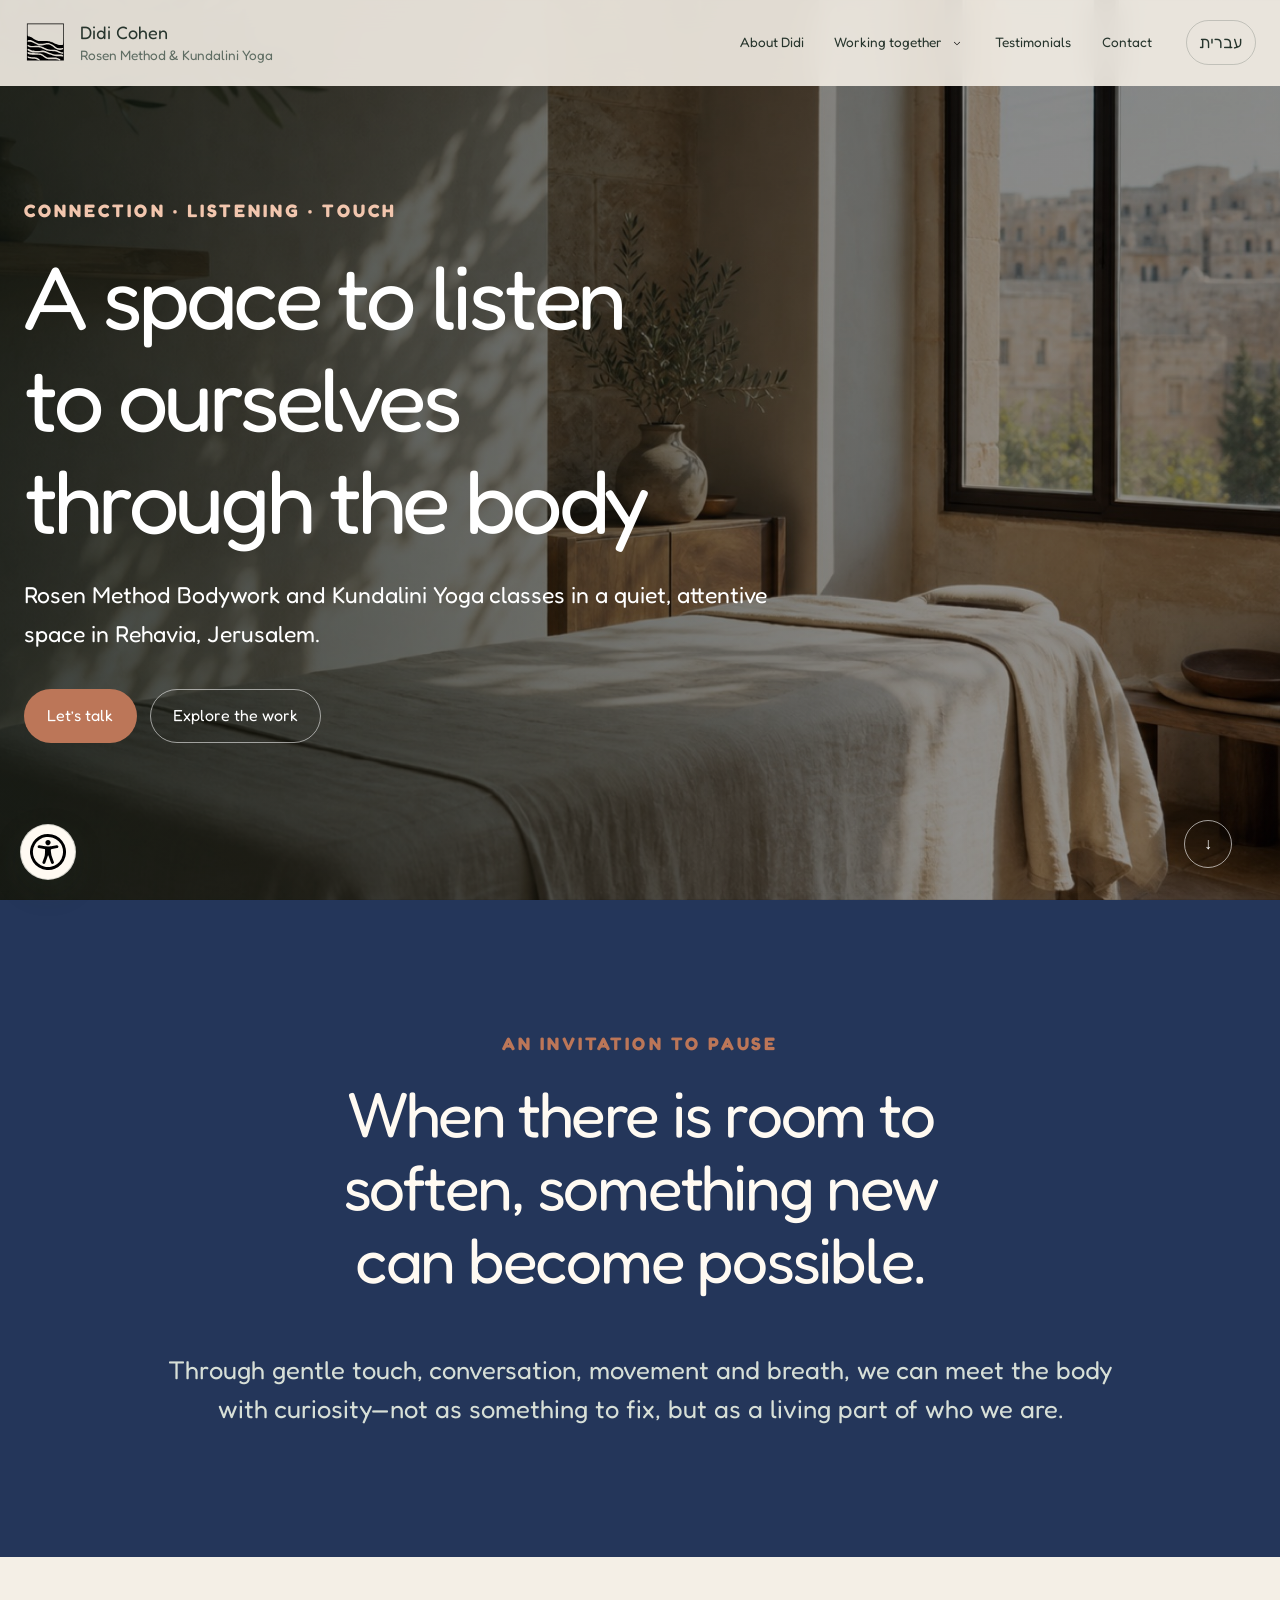
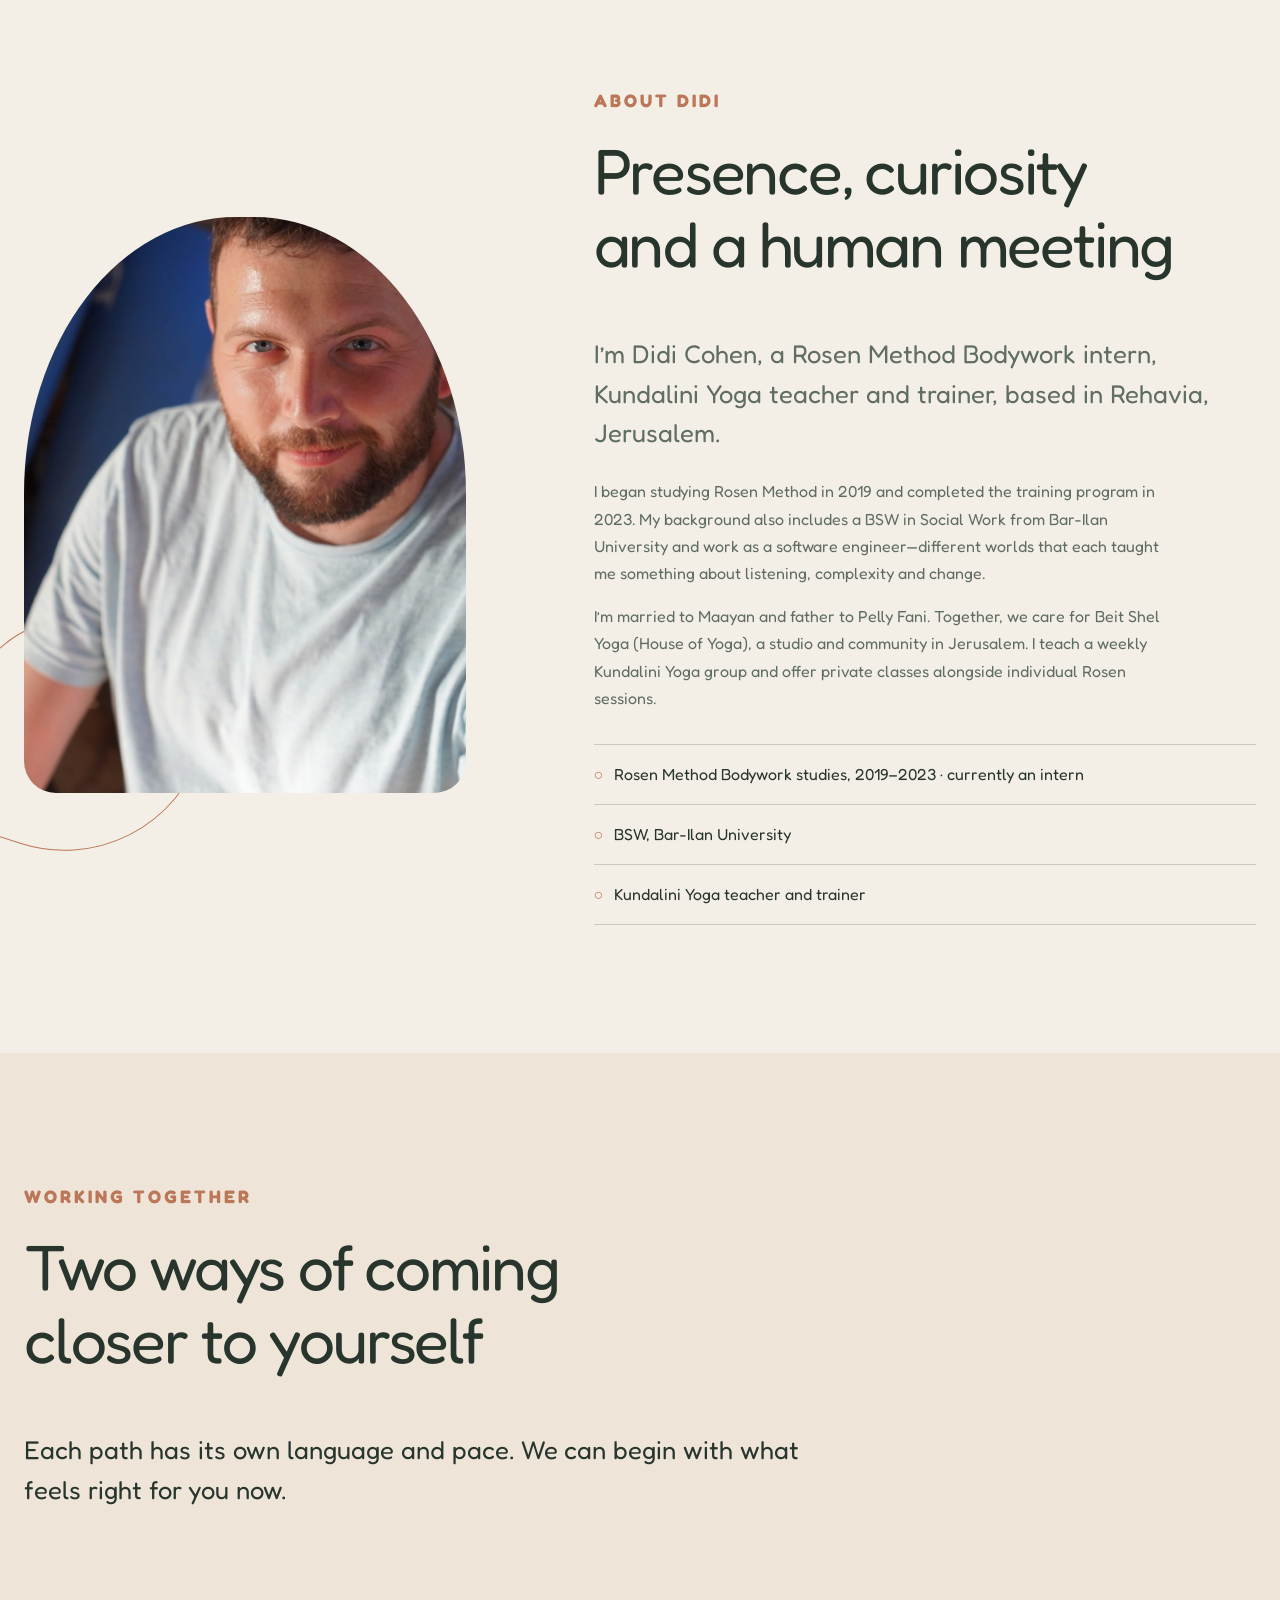
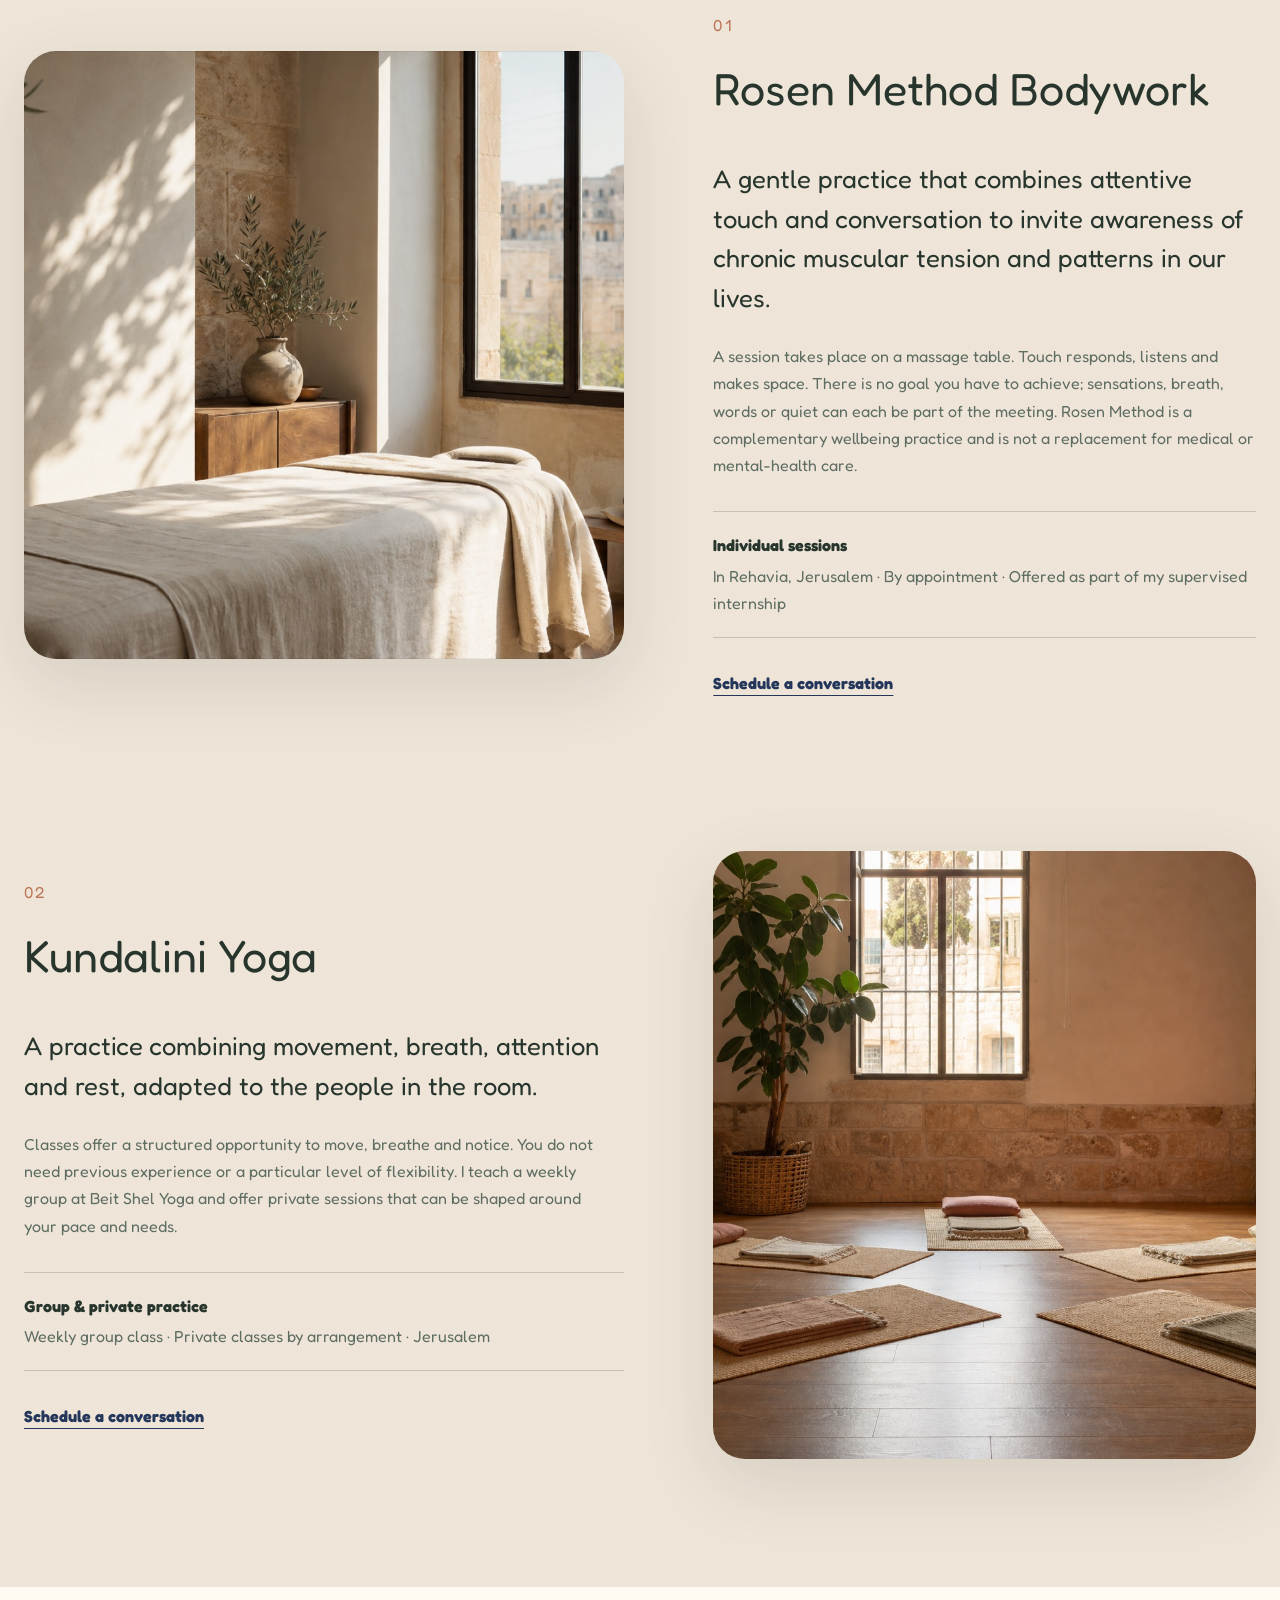
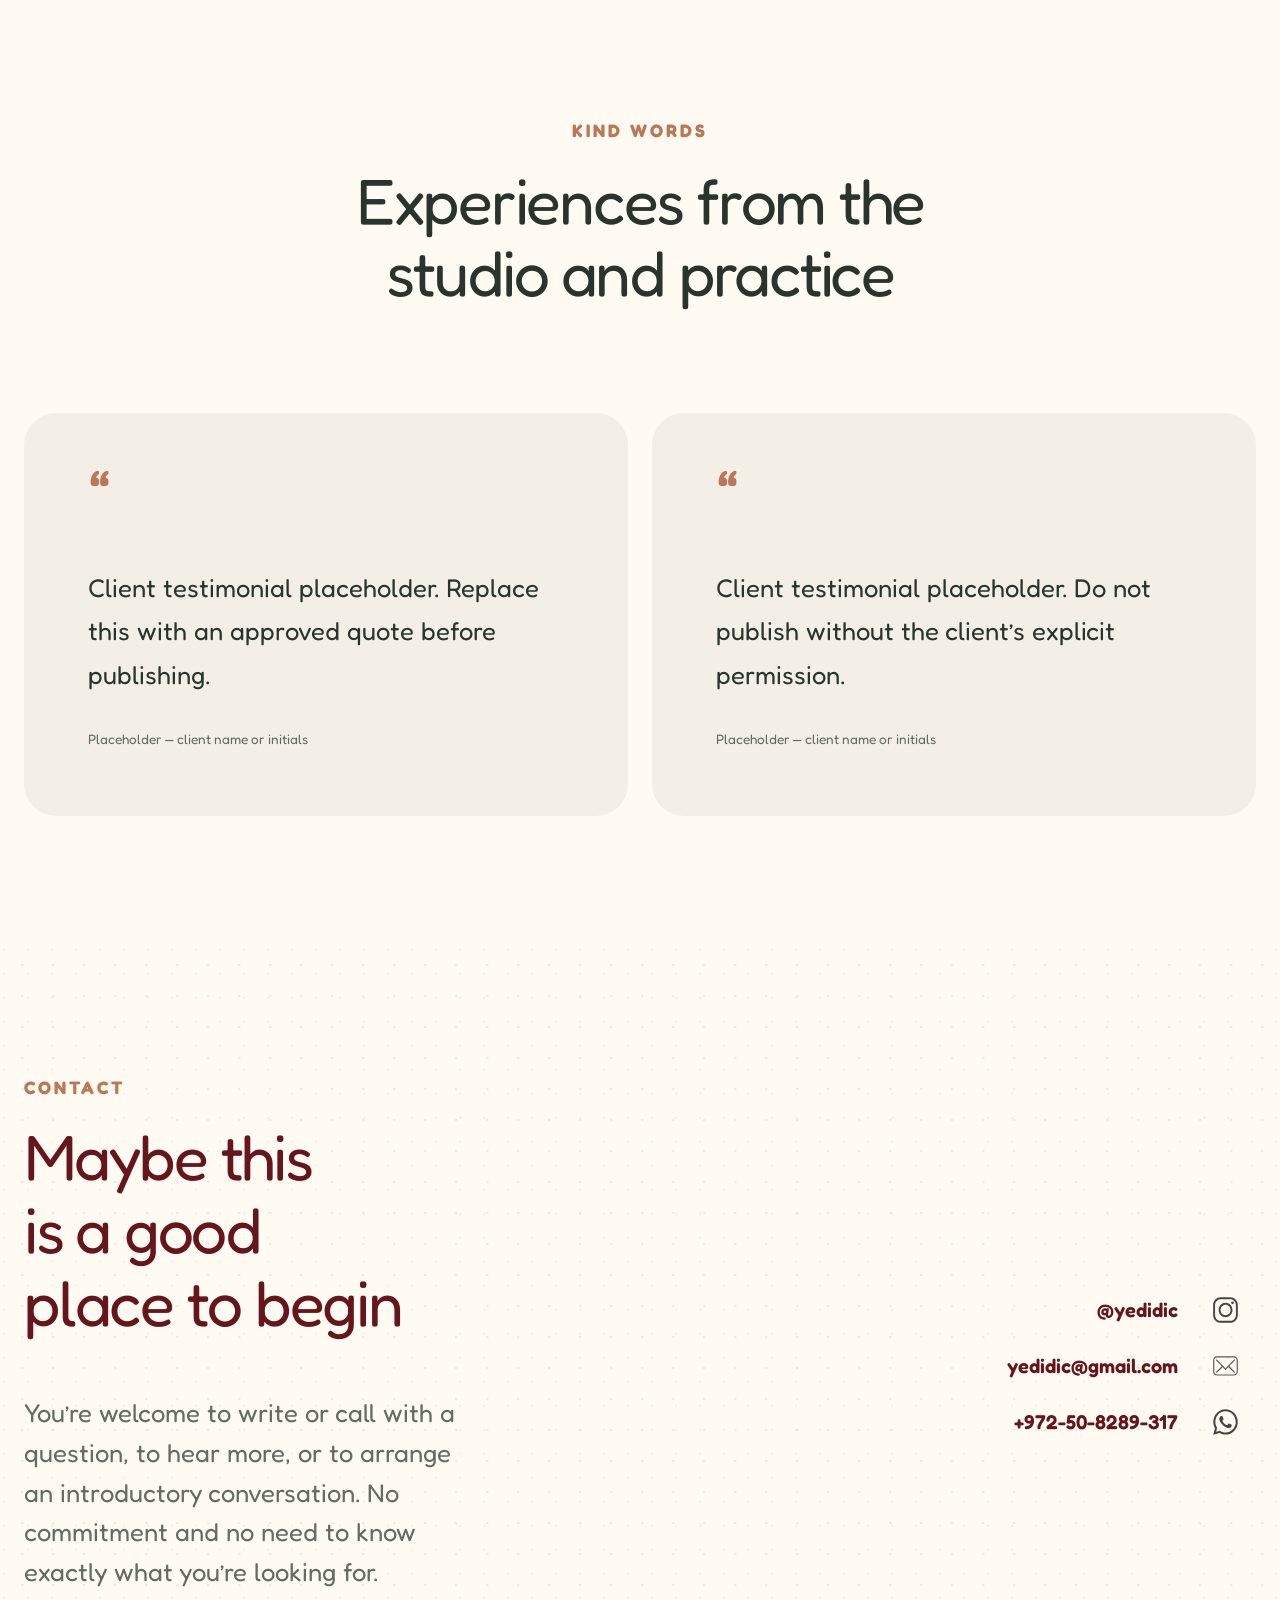
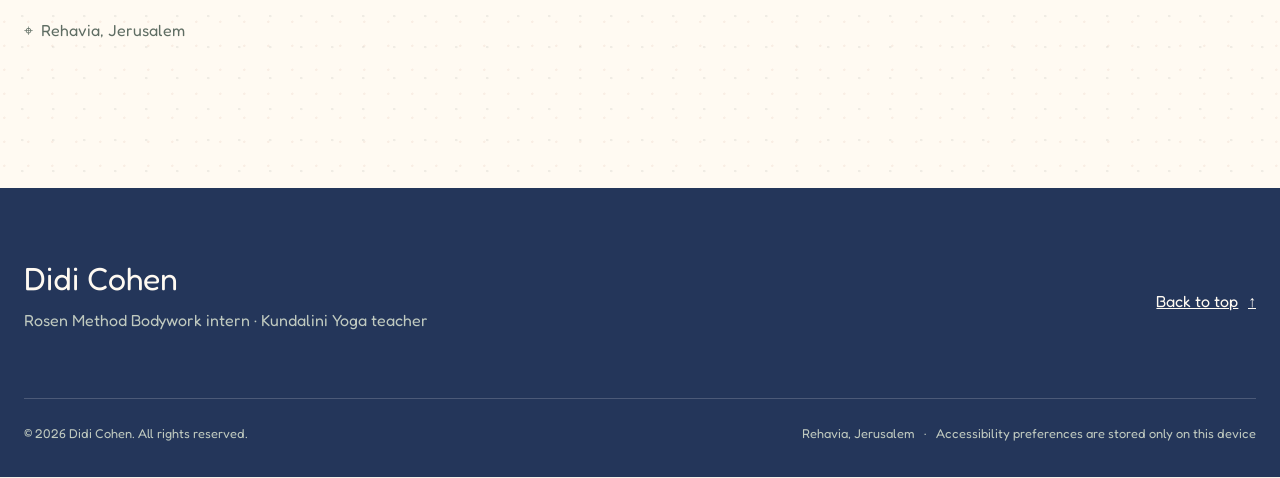
==== en/index.html @ a57c443d "Add English version of the website and enhance language switch functionality" ====
<!doctype html>
<html lang="en" dir="ltr">
  <head>
    <meta charset="utf-8" />
    <meta name="viewport" content="width=device-width, initial-scale=1" />
    <meta name="theme-color" content="#f4efe6" />
    <meta name="robots" content="index, follow, max-image-preview:large" />
    <meta name="author" content="Didi Cohen" />
    <meta
      name="description"
      content="Rosen Method Bodywork sessions and Kundalini Yoga with Didi Cohen in Rehavia, Jerusalem."
    />
    <meta property="og:type" content="website" />
    <meta property="og:site_name" content="Didi Cohen" />
    <meta property="og:locale" content="en_US" />
    <meta property="og:locale:alternate" content="he_IL" />
    <meta property="og:url" content="https://didi.yoga-house.co/en/" />
    <meta
      property="og:title"
      content="Didi Cohen | Rosen Method &amp; Kundalini Yoga"
    />
    <meta
      property="og:description"
      content="A quiet space for body awareness, movement and meeting yourself."
    />
    <meta property="og:image" content="https://didi.yoga-house.co/images/hero-room.jpg" />
    <meta property="og:image:type" content="image/jpeg" />
    <meta property="og:image:width" content="1920" />
    <meta property="og:image:height" content="1013" />
    <meta property="og:image:alt" content="A warm, sunlit bodywork room with a linen-covered treatment table and Jerusalem stone" />
    <meta name="twitter:card" content="summary_large_image" />
    <meta name="twitter:title" content="Didi Cohen | Rosen Method &amp; Kundalini Yoga" />
    <meta name="twitter:description" content="A quiet space for body awareness, movement and meeting yourself." />
    <meta name="twitter:image" content="https://didi.yoga-house.co/images/hero-room.jpg" />
    <meta name="twitter:image:alt" content="A warm, sunlit bodywork room with a linen-covered treatment table and Jerusalem stone" />
    <link rel="canonical" href="https://didi.yoga-house.co/en/" />
    <link rel="alternate" hreflang="he" href="https://didi.yoga-house.co/" />
    <link rel="alternate" hreflang="en" href="https://didi.yoga-house.co/en/" />
    <link rel="alternate" hreflang="x-default" href="https://didi.yoga-house.co/" />
    <link
      rel="icon"
      href="../images/rm-logo.svg?v=1"
      type="image/svg+xml"
      sizes="any"
    />
    <link
      rel="shortcut icon"
      href="../images/rm-logo.svg?v=1"
      type="image/svg+xml"
    />
    <link rel="preconnect" href="https://fonts.googleapis.com" />
    <link rel="preconnect" href="https://fonts.gstatic.com" crossorigin />
    <link
      href="https://fonts.googleapis.com/css2?family=Fredoka:wght@300;400;500;600;700&amp;display=swap"
      rel="stylesheet"
    />
    <link rel="stylesheet" href="../styles.css" />
    <title>Didi Cohen | Rosen Method &amp; Kundalini Yoga</title>
    <script type="application/ld+json" id="structured-data">
      {
        "@context": "https://schema.org",
        "@type": "ProfessionalService",
        "@id": "https://didi.yoga-house.co/#business",
        "name": "Didi Cohen",
        "url": "https://didi.yoga-house.co/en/",
        "description": "Rosen Method Bodywork sessions and Kundalini Yoga with Didi Cohen in Rehavia, Jerusalem.",
        "image": "https://didi.yoga-house.co/images/hero-room.jpg",
        "logo": "https://didi.yoga-house.co/images/rm-logo.svg",
        "telephone": "+972508289317",
        "email": "yedidic@gmail.com",
        "address": {
          "@type": "PostalAddress",
          "addressLocality": "Jerusalem",
          "addressRegion": "Jerusalem",
          "addressCountry": "IL"
        },
        "areaServed": "Jerusalem",
        "sameAs": ["https://instagram.com/yedidic"],
        "serviceType": "Rosen Method Bodywork and Kundalini Yoga classes"
      }
    </script>
    <script src="../script.js" defer></script>
  </head>
  <body>
    <a class="skip-link" href="#main" data-i18n="a11y.skip"></a>

    <header class="site-header" id="top">
      <div class="shell header-inner">
        <a class="brand" href="#top" aria-label="" data-i18n-aria="brand.aria">
          <img
            class="brand-mark"
            src="../images/rm-logo.svg"
            alt=""
            aria-hidden="true"
          />
          <span class="brand-copy">
            <strong data-i18n="brand.name"></strong>
            <small data-i18n="brand.role"></small>
          </span>
        </a>

        <button
          class="menu-toggle icon-button"
          type="button"
          aria-expanded="false"
          aria-controls="primary-navigation"
          data-i18n-aria="nav.openMenu"
        >
          <span></span><span></span><span></span>
        </button>

        <nav
          class="primary-nav"
          id="primary-navigation"
          aria-label=""
          data-i18n-aria="nav.aria"
        >
          <a href="#about" data-i18n="nav.about"></a>
          <div class="nav-group">
            <button
              class="nav-submenu-toggle"
              type="button"
              aria-expanded="false"
              aria-controls="services-menu"
            >
              <span data-i18n="nav.working"></span>
              <img
                class="submenu-chevron"
                src="../icons/chevron-down.svg"
                alt=""
                aria-hidden="true"
              />
            </button>
            <div class="submenu" id="services-menu">
              <a href="#rosen" data-i18n="nav.rosen"></a>
              <a href="#yoga" data-i18n="nav.yoga"></a>
            </div>
          </div>
          <a href="#testimonials" data-i18n="nav.testimonials"></a>
          <a href="#contact" data-i18n="nav.contact"></a>
          <a
            class="language-switch language-switch-mobile"
            href="/"
            hreflang="he"
            data-i18n="language.switch"
            data-i18n-aria="language.aria"
          ></a>
        </nav>

        <a
          class="language-switch language-switch-desktop"
          href="/"
          hreflang="he"
          data-i18n="language.switch"
          data-i18n-aria="language.aria"
        ></a>
      </div>
    </header>

    <main id="main">
      <section class="hero" aria-labelledby="hero-title">
        <img
          class="hero-image"
          src="../images/hero-room.jpg"
          alt=""
          data-i18n-alt="images.heroAlt"
        />
        <div class="hero-scrim"></div>
        <div class="shell hero-inner">
          <div class="hero-card reveal">
            <p class="eyebrow" data-i18n="hero.eyebrow"></p>
            <h1 id="hero-title" data-i18n="hero.title"></h1>
            <p class="hero-intro" data-i18n="hero.intro"></p>
            <div class="button-row">
              <a
                class="button button-primary"
                href="#contact"
                data-i18n="hero.primaryCta"
              ></a>
              <a
                class="button button-quiet"
                href="#working-together"
                data-i18n="hero.secondaryCta"
              ></a>
            </div>
          </div>
        </div>
        <a
          class="scroll-cue"
          href="#intro"
          aria-label=""
          data-i18n-aria="hero.scrollAria"
          ><span aria-hidden="true">↓</span></a
        >
      </section>

      <section class="intro section" id="intro" aria-labelledby="intro-title">
        <div class="shell narrow centered reveal">
          <p class="eyebrow" data-i18n="intro.eyebrow"></p>
          <h2 id="intro-title" data-i18n="intro.title"></h2>
          <p class="lead" data-i18n="intro.body"></p>
        </div>
      </section>

      <section class="about section" id="about" aria-labelledby="about-title">
        <div class="shell about-grid">
          <div class="about-visual reveal">
            <img
              class="about-portrait"
              src="../images/didi.jpg"
              alt=""
              data-i18n-alt="images.didiAlt"
              loading="lazy"
            />
            <div class="organic-line"></div>
          </div>
          <div class="about-copy reveal">
            <p class="eyebrow" data-i18n="about.eyebrow"></p>
            <h2 id="about-title" data-i18n="about.title"></h2>
            <p class="lead" data-i18n="about.lead"></p>
            <p data-i18n="about.body1"></p>
            <p data-i18n="about.body2"></p>
            <ul
              class="credentials"
              aria-label=""
              data-i18n-aria="about.credentialsAria"
            >
              <li data-i18n="about.credential1"></li>
              <li data-i18n="about.credential2"></li>
              <li data-i18n="about.credential3"></li>
            </ul>
          </div>
        </div>
      </section>

      <section
        class="services section"
        id="working-together"
        aria-labelledby="services-title"
      >
        <div class="shell">
          <header class="section-heading reveal">
            <p class="eyebrow" data-i18n="services.eyebrow"></p>
            <h2 id="services-title" data-i18n="services.title"></h2>
            <p class="lead" data-i18n="services.intro"></p>
          </header>

          <article class="service-row reveal" id="rosen">
            <div class="service-image rosen-image">
              <img
                src="../images/hero-room.jpg"
                alt=""
                data-i18n-alt="images.rosenAlt"
                loading="lazy"
              />
            </div>
            <div class="service-copy">
              <span class="service-number" aria-hidden="true">01</span>
              <h3 data-i18n="services.rosen.title"></h3>
              <p class="lead" data-i18n="services.rosen.lead"></p>
              <p data-i18n="services.rosen.body"></p>
              <div class="session-note">
                <strong data-i18n="services.rosen.noteTitle"></strong>
                <span data-i18n="services.rosen.note"></span>
              </div>
              <a class="text-link" href="#contact">
                <span data-i18n="services.cta"></span>
              </a>
            </div>
          </article>

          <article class="service-row service-row-reverse reveal" id="yoga">
            <div class="service-image">
              <img
                src="../images/yoga-studio.jpg"
                alt=""
                data-i18n-alt="images.yogaAlt"
                loading="lazy"
              />
            </div>
            <div class="service-copy">
              <span class="service-number" aria-hidden="true">02</span>
              <h3 data-i18n="services.yoga.title"></h3>
              <p class="lead" data-i18n="services.yoga.lead"></p>
              <p data-i18n="services.yoga.body"></p>
              <div class="session-note">
                <strong data-i18n="services.yoga.noteTitle"></strong>
                <span data-i18n="services.yoga.note"></span>
              </div>
              <a class="text-link" href="#contact">
                <span data-i18n="services.cta"></span>
              </a>
            </div>
          </article>
        </div>
      </section>

      <section
        class="testimonials section"
        id="testimonials"
        aria-labelledby="testimonials-title"
      >
        <div class="shell">
          <header class="section-heading centered reveal">
            <p class="eyebrow" data-i18n="testimonials.eyebrow"></p>
            <h2 id="testimonials-title" data-i18n="testimonials.title"></h2>
            <p data-i18n="testimonials.placeholderNote"></p>
          </header>
          <div class="quote-grid">
            <figure class="quote-card reveal">
              <span class="quote-mark" aria-hidden="true">“</span>
              <blockquote data-i18n="testimonials.card1.quote"></blockquote>
              <figcaption data-i18n="testimonials.card1.author"></figcaption>
            </figure>
            <figure class="quote-card reveal">
              <span class="quote-mark" aria-hidden="true">“</span>
              <blockquote data-i18n="testimonials.card2.quote"></blockquote>
              <figcaption data-i18n="testimonials.card2.author"></figcaption>
            </figure>
          </div>
        </div>
      </section>

      <section
        class="contact section"
        id="contact"
        aria-labelledby="contact-title"
      >
        <div class="shell contact-grid">
          <div class="contact-copy reveal">
            <p class="eyebrow" data-i18n="contact.eyebrow"></p>
            <h2 id="contact-title" data-i18n="contact.title"></h2>
            <p class="lead" data-i18n="contact.body"></p>
            <p class="location">
              <span aria-hidden="true">⌖</span
              ><span data-i18n="contact.location"></span>
            </p>
          </div>
          <div class="contact-links reveal">
            <a data-contact="instagram" href="#">
              <span
                class="visually-hidden"
                data-i18n="contact.instagramLabel"
              ></span>
              <strong data-i18n="contact.instagramValue"></strong>
              <img
                class="contact-icon"
                src="../icons/black-instagram-logo-3497.svg"
                alt=""
                aria-hidden="true"
              />
            </a>
            <a data-contact="email" href="#">
              <span
                class="visually-hidden"
                data-i18n="contact.emailLabel"
              ></span>
              <strong data-i18n="contact.emailValue"></strong>
              <img
                class="contact-icon"
                src="../icons/mail-142.svg"
                alt=""
                aria-hidden="true"
              />
            </a>
            <a data-contact="whatsapp" href="#">
              <span
                class="visually-hidden"
                data-i18n="contact.whatsappLabel"
              ></span>
              <strong data-i18n="contact.whatsappValue"></strong>
              <img
                class="contact-icon"
                src="../icons/whatsapp-4451.svg"
                alt=""
                aria-hidden="true"
              />
            </a>
          </div>
        </div>
      </section>
    </main>

    <footer class="site-footer">
      <div class="shell footer-main">
        <div>
          <strong data-i18n="brand.name"></strong>
          <p data-i18n="footer.status"></p>
        </div>
        <a href="#top" class="back-top"
          ><span data-i18n="footer.backTop"></span
          ><span aria-hidden="true">↑</span></a
        >
      </div>
      <div class="shell footer-meta">
        <span data-i18n="footer.copyright"></span>
        <div>
          <span data-i18n="footer.location"></span>
          <span aria-hidden="true">·</span>
          <span data-i18n="footer.storageNotice"></span>
        </div>
      </div>
    </footer>

    <button
      class="a11y-trigger floating-control"
      type="button"
      aria-expanded="false"
      aria-controls="a11y-panel"
      data-i18n-aria="a11y.openToolbar"
    >
      <img src="../icons/accessibility-icon.svg" alt="" aria-hidden="true" />
    </button>
    <aside
      class="a11y-panel"
      id="a11y-panel"
      hidden
      aria-labelledby="a11y-title"
    >
      <div class="panel-header">
        <h2 id="a11y-title" data-i18n="a11y.title"></h2>
        <button
          class="panel-close"
          type="button"
          data-a11y-close
          data-i18n-aria="a11y.close"
        >
          <span>×</span>
        </button>
      </div>
      <div class="a11y-controls">
        <button type="button" data-a11y-action="font-up">
          <span aria-hidden="true">A+</span
          ><span data-i18n="a11y.fontUp"></span>
        </button>
        <button type="button" data-a11y-action="font-down">
          <span aria-hidden="true">A−</span
          ><span data-i18n="a11y.fontDown"></span>
        </button>
        <button type="button" data-a11y-action="contrast" aria-pressed="false">
          <span aria-hidden="true">◐</span
          ><span data-i18n="a11y.contrast"></span>
        </button>
        <button type="button" data-a11y-action="links" aria-pressed="false">
          <span aria-hidden="true">_</span><span data-i18n="a11y.links"></span>
        </button>
        <button type="button" data-a11y-action="motion" aria-pressed="false">
          <span aria-hidden="true">Ⅱ</span><span data-i18n="a11y.motion"></span>
        </button>
        <button type="button" data-a11y-action="reset">
          <span aria-hidden="true">↺</span><span data-i18n="a11y.reset"></span>
        </button>
      </div>
      <p class="panel-note" data-i18n="a11y.note"></p>
    </aside>

    <div class="live-region" aria-live="polite" aria-atomic="true"></div>
  </body>
</html>
---- styles.css ----
:root {
  --paper: #f4efe6;
  --paper-deep: #e9dfd0;
  --ink: #27352d;
  --ink-soft: #5f6d63;
  --darkblue: #24365a;
  --moss: #7d8c72;
  --clay: #bc7658;
  --cream: #fffaf2;
  --line: rgba(39, 53, 45, 0.2);
  --shadow: 0 24px 70px rgba(45, 54, 46, 0.13);
  --radius: 2rem;
  --font-scale: 1;
  --header-height: 5.4rem;
  color-scheme: light;
}

* {
  box-sizing: border-box;
}
html {
  scroll-behavior: smooth;
  scroll-padding-top: var(--header-height);
  font-size: calc(100% * var(--font-scale));
}
body {
  margin: 0;
  background: var(--paper);
  color: var(--ink);
  font-family: "Fredoka", Arial, sans-serif;
  line-height: 1.7;
}
body.menu-open {
  overflow: hidden;
}
img {
  display: block;
  width: 100%;
}
a {
  color: inherit;
}
button,
input {
  font: inherit;
}
button {
  color: inherit;
}
:focus-visible {
  outline: 3px solid var(--clay);
  outline-offset: 4px;
}
.visually-hidden {
  position: absolute;
  width: 1px;
  height: 1px;
  padding: 0;
  margin: -1px;
  overflow: hidden;
  clip: rect(0, 0, 0, 0);
  white-space: nowrap;
  border: 0;
}
::selection {
  background: var(--clay);
  color: white;
}

h1,
h2,
h3,
p {
  margin-top: 0;
}
h1,
h2,
h3 {
  font-family: "Fredoka", Arial, sans-serif;
  font-weight: 400;
  line-height: 1.14;
  text-wrap: balance;
}
h1 {
  font-size: clamp(3rem, 7vw, 6.8rem);
  letter-spacing: -0.045em;
}
h2 {
  font-size: clamp(2.3rem, 5vw, 4.8rem);
  letter-spacing: -0.035em;
}
h3 {
  font-size: clamp(2rem, 3.5vw, 3.4rem);
}
p {
  max-width: 65ch;
}

.shell {
  width: min(90rem, calc(100% - 3rem));
  margin-inline: auto;
}
.narrow {
  max-width: 60rem;
}
.centered {
  text-align: center;
  margin-inline: auto;
}

.centered .eyebrow {
  margin-inline: auto;
}
.section {
  padding-block: clamp(5.5rem, 10vw, 10rem);
}
.eyebrow {
  margin-bottom: 1.2rem;
  color: var(--clay);
  font-size: 1.125rem;
  font-weight: 700;
  letter-spacing: 0.17em;
  text-transform: uppercase;
}
html[dir="rtl"] .eyebrow {
  letter-spacing: 0.05em;
}
.lead {
  font-family: "Fredoka", Arial, sans-serif;
  font-size: clamp(1.25rem, 2vw, 1.65rem);
  line-height: 1.55;
}
.skip-link {
  position: fixed;
  z-index: 1000;
  inset-block-start: 0.75rem;
  inset-inline-start: 0.75rem;
  padding: 0.75rem 1rem;
  background: var(--ink);
  color: white;
  transform: translateY(-160%);
}
.skip-link:focus {
  transform: none;
}

.site-header {
  position: fixed;
  z-index: 50;
  inset: 0 0 auto;
  height: var(--header-height);
  background: rgba(244, 239, 230, 0.9);
  border-bottom: 1px solid transparent;
  backdrop-filter: blur(14px);
  transition:
    border-color 0.25s,
    box-shadow 0.25s;
}
.site-header.scrolled {
  border-color: var(--line);
  box-shadow: 0 8px 32px rgba(39, 53, 45, 0.06);
}
.header-inner {
  height: 100%;
  display: flex;
  align-items: center;
  gap: 2rem;
}
.brand {
  display: flex;
  align-items: center;
  gap: 0.8rem;
  text-decoration: none;
  margin-inline-end: auto;
}
.brand-mark {
  width: 2.7rem;
  height: 2.7rem;
  object-fit: contain;
  flex: 0 0 auto;
}
.brand-copy {
  display: grid;
  line-height: 1.1;
}
.brand-copy strong {
  font-family: "Fredoka", Arial, sans-serif;
  font-size: 1.125rem;
  font-weight: 400;
}
.brand-copy small {
  margin-top: 0.3rem;
  color: var(--ink-soft);
  font-size: 0.85rem;
}
.primary-nav {
  display: flex;
  align-items: center;
  gap: 1.6rem;
  font-size: 0.85rem;
}
.primary-nav > a,
.nav-submenu-toggle {
  text-decoration: none;
  border: 0;
  background: none;
  padding: 0.5rem 0.15rem;
  cursor: pointer;
}
.primary-nav > a:hover,
.nav-submenu-toggle:hover {
  color: var(--clay);
}
.nav-group {
  position: relative;
}
.nav-submenu-toggle {
  display: flex;
  align-items: center;
  gap: 0.4rem;
}
.submenu-chevron {
  width: 1rem;
  height: 1rem;
  transition: transform 0.2s ease;
}
.nav-submenu-toggle[aria-expanded="true"] .submenu-chevron {
  transform: rotate(180deg);
}
.submenu {
  position: absolute;
  inset-block-start: calc(100% + 0.6rem);
  inset-inline-start: 50%;
  min-width: 12rem;
  padding: 0.6rem;
  background: var(--cream);
  border: 1px solid var(--line);
  border-radius: 1rem;
  box-shadow: var(--shadow);
  transform: translate(-50%, 0.5rem);
  opacity: 0;
  visibility: hidden;
  transition: 0.2s;
}
html[dir="rtl"] .submenu {
  transform: translate(50%, 0.5rem);
}
.nav-group:hover .submenu,
.nav-group:focus-within .submenu,
.nav-group.is-open .submenu {
  opacity: 1;
  visibility: visible;
  transform: translate(-50%, 0);
}
html[dir="rtl"] .nav-group:hover .submenu,
html[dir="rtl"] .nav-group:focus-within .submenu,
html[dir="rtl"] .nav-group.is-open .submenu {
  transform: translate(50%, 0);
}
.submenu a {
  display: block;
  padding: 0.65rem 0.75rem;
  border-radius: 0.65rem;
  text-decoration: none;
}
.submenu a:hover {
  background: var(--paper);
}
.language-switch {
  min-width: 3.3rem;
  border: 1px solid var(--line);
  border-radius: 999px;
  padding: 0.5rem 0.75rem;
  background: transparent;
  cursor: pointer;
  text-decoration: none;
}
.language-switch:hover {
  border-color: var(--ink);
}
.language-switch-mobile {
  display: none;
}
.menu-toggle {
  display: none;
}

.hero {
  position: relative;
  min-height: 100svh;
  display: flex;
  align-items: end;
  overflow: hidden;
  background: var(--darkblue);
}
.hero-image,
.hero-scrim {
  position: absolute;
  inset: 0;
  height: 100%;
  object-fit: cover;
}
.hero-scrim {
  background:
    linear-gradient(rgba(0, 0, 0, 0.4), rgba(0, 0, 0, 0.4)),
    linear-gradient(
      90deg,
      rgba(25, 40, 32, 0.05) 25%,
      rgba(25, 40, 32, 0.66) 100%
    );
}
html[dir="ltr"] .hero-scrim {
  background:
    linear-gradient(rgba(0, 0, 0, 0.4), rgba(0, 0, 0, 0.4)),
    linear-gradient(
      270deg,
      rgba(25, 40, 32, 0.05) 25%,
      rgba(25, 40, 32, 0.66) 100%
    );
}
.hero-inner {
  position: relative;
  z-index: 1;
  margin-top: auto;
  margin-bottom: auto;
  padding-block: calc(var(--header-height) + 5rem) clamp(4rem, 10vw, 8rem);
}
.hero-card {
  width: min(48rem, 70%);
  color: white;
}
.hero-card .eyebrow {
  color: #f2c6ae;
}
.hero-card h1 {
  margin-bottom: 1.5rem;
}
.hero-intro {
  font-size: clamp(1.15rem, 1.8vw, 1.45rem);
}
.button-row {
  display: flex;
  flex-wrap: wrap;
  gap: 0.8rem;
  margin-top: 2.2rem;
}
.button {
  display: inline-flex;
  align-items: center;
  justify-content: center;
  min-height: 3.2rem;
  padding: 0.8rem 1.4rem;
  border: 1px solid transparent;
  border-radius: 999px;
  text-decoration: none;
  cursor: pointer;
  transition:
    transform 0.2s,
    background 0.2s,
    color 0.2s;
}
.button:hover {
  transform: translateY(-2px);
}
.button-primary {
  background: var(--clay);
  color: #fff;
}
.button-primary:hover {
  background: #a96047;
}
.button-quiet {
  border-color: rgba(255, 255, 255, 0.55);
  color: white;
}
.button-quiet:hover {
  background: white;
  color: var(--ink);
}
.button-outline {
  border-color: var(--line);
  background: transparent;
}
.scroll-cue {
  position: absolute;
  z-index: 2;
  inset-block-end: 2rem;
  inset-inline-end: 3rem;
  width: 3rem;
  aspect-ratio: 1;
  display: grid;
  place-items: center;
  border: 1px solid rgba(255, 255, 255, 0.6);
  border-radius: 50%;
  color: white;
  text-decoration: none;
}

.intro {
  background: var(--darkblue);
  color: var(--cream);
}
.intro h2 {
  max-width: 17ch;
  margin-inline: auto;
}
.intro .lead {
  margin: 2rem auto 0;
  color: #d7dfd7;
}

.about {
  overflow: hidden;
}
.about-grid {
  display: grid;
  grid-template-columns: minmax(18rem, 0.8fr) 1.2fr;
  gap: clamp(4rem, 10vw, 10rem);
  align-items: center;
}
.about-visual {
  position: relative;
}
.about-portrait {
  position: relative;
  z-index: 1;
  height: 36rem;
  object-fit: cover;
  object-position: 64% center;
  border-radius: 48% 48% 2rem 2rem;
}
.organic-line {
  position: absolute;
  width: 15rem;
  height: 15rem;
  inset-block-end: -4rem;
  inset-inline-start: -4rem;
  border: 1px solid var(--clay);
  border-radius: 50% 40% 60% 30%;
  transform: rotate(18deg);
}
.about-copy > p:not(.eyebrow) {
  color: var(--ink-soft);
}
.about-copy .lead {
  color: var(--ink);
}
.credentials {
  list-style: none;
  margin: 2rem 0 0;
  padding: 0;
  border-top: 1px solid var(--line);
}
.credentials li {
  padding: 1rem 0;
  border-bottom: 1px solid var(--line);
}
.credentials li::before {
  content: "○";
  margin-inline-end: 0.7rem;
  color: var(--clay);
}

.services {
  background: #eee5d8;
}
.section-heading {
  max-width: 49rem;
  margin-bottom: clamp(4rem, 8vw, 7rem);
}
.section-heading.centered {
  margin-inline: auto;
}
.service-row {
  display: grid;
  grid-template-columns: 1.05fr 0.95fr;
  align-items: center;
  gap: clamp(2.5rem, 7vw, 7rem);
  margin-bottom: clamp(6rem, 12vw, 12rem);
}
.service-row:last-child {
  margin-bottom: 0;
}
.service-row-reverse .service-image {
  order: 2;
}
.service-image {
  overflow: hidden;
  min-height: 38rem;
  border-radius: var(--radius);
  box-shadow: var(--shadow);
}
.service-image img {
  height: 100%;
  min-height: 38rem;
  object-fit: cover;
  transition: transform 1s ease;
}
.service-row:hover .service-image img {
  transform: scale(1.025);
}
.rosen-image img {
  object-position: 62% center;
}
.service-number {
  display: inline-block;
  margin-bottom: 1.5rem;
  color: var(--clay);
  font-size: 1rem;
  letter-spacing: 0.15em;
}
.service-copy > p {
  color: var(--ink-soft);
}
.service-copy .lead {
  color: var(--ink);
}
.session-note {
  display: grid;
  gap: 0.2rem;
  margin: 2rem 0;
  padding: 1.25rem 0;
  border-block: 1px solid var(--line);
}
.session-note span {
  color: var(--ink-soft);
}
.text-link {
  display: inline-flex;
  align-items: center;
  gap: 0.6rem;
  color: var(--darkblue);
  font-weight: 700;
  text-underline-offset: 0.35rem;
}

.testimonials {
  background: var(--cream);
}
.testimonials .section-heading p:last-child {
  color: var(--ink-soft);
}
.quote-grid {
  display: grid;
  grid-template-columns: repeat(2, 1fr);
  gap: 1.5rem;
}
.quote-card {
  position: relative;
  margin: 0;
  padding: clamp(2rem, 5vw, 4rem);
  background: var(--paper);
  border-radius: var(--radius);
}
.quote-mark {
  color: var(--clay);
  font-family: "Fredoka", Arial, sans-serif;
  font-size: 5rem;
  line-height: 0.5;
}
.quote-card blockquote {
  margin: 2rem 0;
  font-family: "Fredoka", Arial, sans-serif;
  font-size: clamp(1.3rem, 2vw, 1.65rem);
}
.quote-card figcaption {
  color: var(--ink-soft);
  font-size: 0.85rem;
}

.contact {
  background-color: var(--cream);
  background-image:
    radial-gradient(
      circle at 18% 24%,
      rgba(188, 118, 88, 0.09) 0 1px,
      transparent 1.5px
    ),
    radial-gradient(
      circle at 72% 68%,
      rgba(39, 53, 45, 0.07) 0 1px,
      transparent 1.5px
    );
  background-size:
    24px 24px,
    31px 31px;
  color: #65151b;
}
.contact-grid {
  display: grid;
  grid-template-columns: 0.8fr 1.2fr;
  gap: clamp(3rem, 8vw, 8rem);
  align-items: center;
}
.contact .eyebrow {
  color: var(--clay);
}
.contact-copy .lead {
  color: var(--ink-soft);
}
.location {
  display: flex;
  gap: 0.5rem;
  align-items: center;
  color: var(--ink-soft);
}
.contact-links {
  display: grid;
  gap: clamp(0.7rem, 2vw, 1.2rem);
  align-content: center;
}
.contact-links a {
  display: grid;
  grid-template-columns: minmax(0, 1fr) clamp(2.25rem, 4vw, 3.2rem);
  align-items: center;
  gap: clamp(0.8rem, 2vw, 1.4rem);
  padding: 0.35rem 0.3rem;
  color: #65151b;
  direction: ltr;
  text-decoration: none;
  transition:
    transform 0.2s ease,
    opacity 0.2s ease;
}
.contact-links a:hover {
  text-decoration: underline;
}

.contact-links strong {
  justify-self: end;
  font-size: 1.25rem;
  font-weight: 600;
  line-height: 1.1;
  text-align: end;
  overflow-wrap: anywhere;
}
.contact-icon {
  width: 100%;
  height: auto;
  max-height: 1.6rem;
  object-fit: contain;
  opacity: 0.72;
}

.site-footer {
  padding-block: 4rem 2rem;
  background: var(--darkblue);
  color: var(--cream);
}
.footer-main,
.footer-meta {
  display: flex;
  justify-content: space-between;
  gap: 2rem;
}
.footer-main strong {
  font-family: "Fredoka", Arial, sans-serif;
  font-size: 2rem;
  font-weight: 400;
}
.footer-main p,
.footer-meta {
  color: #bfc9bf;
}
.back-top {
  display: flex;
  gap: 0.6rem;
  align-items: center;
}
.footer-meta {
  margin-top: 3rem;
  padding-top: 1.5rem;
  border-top: 1px solid rgba(255, 255, 255, 0.18);
  font-size: 0.8rem;
}
.footer-meta div {
  display: flex;
  gap: 0.6rem;
}

.floating-control {
  position: fixed;
  z-index: 55;
  inset-inline-start: 1.25rem;
  inset-block-end: 1.25rem;
  width: 3.5rem;
  aspect-ratio: 1;
  border: 1px solid var(--line);
  border-radius: 50%;
  background: var(--cream);
  box-shadow: 0 10px 30px rgba(39, 53, 45, 0.18);
  cursor: pointer;
  font-weight: 700;
}
.a11y-trigger img {
  display: block;
  width: 2.2rem;
  height: 2.2rem;
  margin: auto;
}
.a11y-panel {
  position: fixed;
  z-index: 80;
  inset-inline-start: 1.25rem;
  inset-block-end: 5.5rem;
  width: min(23rem, calc(100% - 2.5rem));
  padding: 1.25rem;
  background: var(--cream);
  border: 1px solid var(--line);
  border-radius: 1.3rem;
  box-shadow: var(--shadow);
}
.panel-header {
  display: flex;
  justify-content: space-between;
  align-items: center;
  gap: 1rem;
}
.panel-header h2 {
  margin: 0;
  font-size: 1.5rem;
}
.panel-close {
  width: 2.4rem;
  height: 2.4rem;
  display: flex;
  justify-content: center;
  align-items: center;
  aspect-ratio: 1;
  border: 0;
  border-radius: 50%;
  background: var(--paper-deep);
  cursor: pointer;
  font-size: 1.5rem;
}
.panel-close span {
  margin-top: -0.2rem;
}
.a11y-controls {
  display: grid;
  grid-template-columns: repeat(2, 1fr);
  gap: 0.6rem;
  margin-top: 1rem;
}
.a11y-controls button {
  display: grid;
  place-items: center;
  gap: 0.25rem;
  min-height: 4.7rem;
  padding: 0.6rem;
  border: 1px solid var(--line);
  border-radius: 0.8rem;
  background: transparent;
  cursor: pointer;
  font-size: 0.8rem;
}
.a11y-controls button[aria-pressed="true"] {
  background: var(--darkblue);
  color: white;
}
.panel-note {
  margin: 1rem 0 0;
  color: var(--ink-soft);
  font-size: 0.75rem;
}

.live-region {
  position: absolute;
  width: 1px;
  height: 1px;
  overflow: hidden;
  clip: rect(0 0 0 0);
}

.reveal {
  opacity: 0;
  transform: translateY(1.5rem);
  transition:
    opacity 0.7s ease,
    transform 0.7s ease;
}
.reveal.is-visible {
  opacity: 1;
  transform: none;
}
body.reduce-motion *,
body.reduce-motion *::before,
body.reduce-motion *::after {
  scroll-behavior: auto !important;
  animation: none !important;
  transition: none !important;
}
body.high-contrast {
  --paper: #fff;
  --paper-deep: #eee;
  --cream: #fff;
  --ink: #000;
  --ink-soft: #1d1d1d;
  --darkblue: #000;
  --clay: #8f2b00;
  --line: #000;
}
body.highlight-links a {
  text-decoration: underline !important;
  text-decoration-thickness: 3px !important;
  text-underline-offset: 0.25em;
}

@media (max-width: 920px) {
  .header-inner {
    width: 100%;
    display: grid;
    grid-template-columns: minmax(0, 1fr) 3rem;
    gap: 0.75rem;
    padding-left: max(1rem, env(safe-area-inset-left));
    padding-right: max(1rem, env(safe-area-inset-right));
  }
  .brand {
    min-width: 0;
    margin-inline-end: 0;
  }
  .brand-copy {
    min-width: 0;
  }
  .brand-copy strong {
    white-space: nowrap;
  }
  .menu-toggle {
    display: grid;
    position: relative;
    z-index: 2;
    flex: 0 0 auto;
    width: 3rem;
    aspect-ratio: 1;
    place-content: center;
    gap: 0.3rem;
    border: 0;
    background: transparent;
    justify-self: end;
  }
  .menu-toggle span {
    width: 1.4rem;
    height: 1px;
    background: var(--ink);
  }
  .language-switch-desktop {
    display: none;
  }
  .primary-nav {
    min-height: calc(100svh - var(--header-height));
    position: fixed;
    inset: var(--header-height) 0 0;
    display: none;
    align-items: stretch;
    flex-direction: column;
    gap: 0.2rem;
    padding-block: 2rem max(2rem, env(safe-area-inset-bottom));
    padding-left: max(1.5rem, env(safe-area-inset-left));
    padding-right: max(1.5rem, env(safe-area-inset-right));
    background: var(--paper);
    font-size: 1.3rem;
    overflow-y: auto;
  }
  .primary-nav.is-open {
    display: flex;
  }
  .primary-nav .language-switch-mobile {
    display: inline-flex;
    align-items: center;
    justify-content: center;
    align-self: flex-start;
    min-width: 7rem;
    margin-block-start: auto;
    padding: 0.75rem 1.2rem;
    font-size: 1rem;
  }
  .primary-nav > a:not(.language-switch-mobile),
  .nav-submenu-toggle {
    width: 100%;
    padding: 1rem 0;
    text-align: start;
    border-bottom: 1px solid var(--line);
  }
  .nav-submenu-toggle {
    justify-content: space-between;
  }
  .submenu {
    position: static;
    display: none;
    min-width: 0;
    padding: 0.4rem 1rem;
    box-shadow: none;
    border: 0;
    background: transparent;
    transform: none !important;
    opacity: 1;
    visibility: visible;
  }
  .nav-group.is-open .submenu {
    display: block;
  }
  .hero-card {
    width: min(40rem, 90%);
  }
  .about-grid,
  .contact-grid {
    grid-template-columns: 1fr;
  }
  .about-visual {
    max-width: 32rem;
  }
  .service-row {
    grid-template-columns: 1fr;
  }
  .service-row-reverse .service-image {
    order: 0;
  }
  .service-image,
  .service-image img {
    min-height: 28rem;
  }
  .quote-grid {
    grid-template-columns: 1fr;
  }
}

@media (max-width: 600px) {
  :root {
    --header-height: 4.7rem;
  }
  .shell {
    width: min(100% - 1.5rem, 90rem);
  }
  .brand-copy small {
    display: none;
  }
  .brand-mark {
    width: 2.35rem;
    height: 2.35rem;
  }
  .header-inner {
    gap: 0.6rem;
  }
  .hero-inner {
    padding-bottom: 5rem;
  }
  .hero-card {
    width: 100%;
  }
  .hero h1 {
    font-size: clamp(2.8rem, 14vw, 4.6rem);
  }
  .hero-scrim {
    background:
      linear-gradient(rgba(0, 0, 0, 0.4), rgba(0, 0, 0, 0.4)),
      linear-gradient(0deg, rgba(25, 40, 32, 0.78), rgba(25, 40, 32, 0.05) 75%);
  }
  html[dir="ltr"] .hero-scrim {
    background:
      linear-gradient(rgba(0, 0, 0, 0.4), rgba(0, 0, 0, 0.4)),
      linear-gradient(0deg, rgba(25, 40, 32, 0.78), rgba(25, 40, 32, 0.05) 75%);
  }
  .scroll-cue {
    display: none;
  }
  .button-row {
    align-items: stretch;
    flex-direction: column;
  }
  .about-portrait {
    height: 28rem;
  }
  .service-image,
  .service-image img {
    min-height: 22rem;
  }
  .footer-main,
  .footer-meta {
    flex-direction: column;
  }
  .a11y-trigger {
    inset-block-end: 0.75rem;
    inset-inline-start: 0.75rem;
  }
}

@media (prefers-reduced-motion: reduce) {
  html {
    scroll-behavior: auto;
  }
  *,
  *::before,
  *::after {
    animation-duration: 0.01ms !important;
    animation-iteration-count: 1 !important;
    transition-duration: 0.01ms !important;
  }
  .reveal {
    opacity: 1;
    transform: none;
  }
}
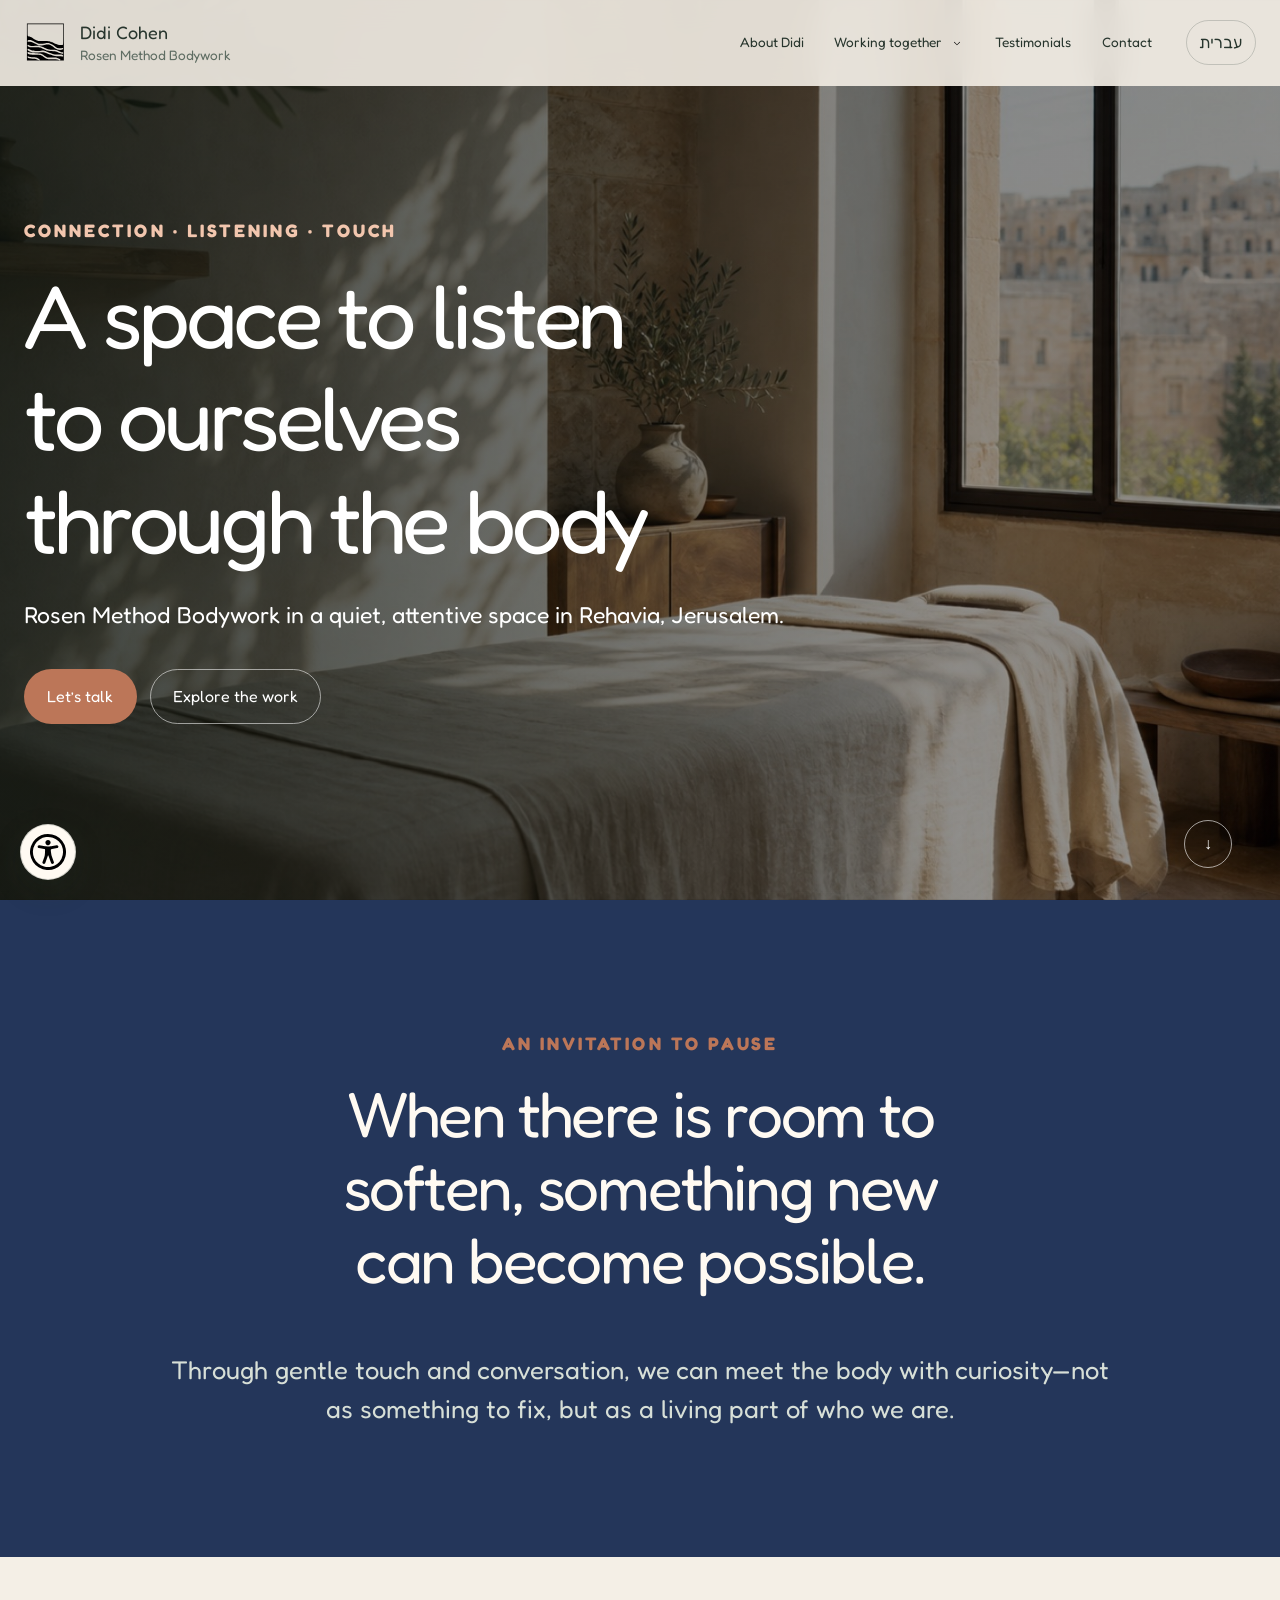
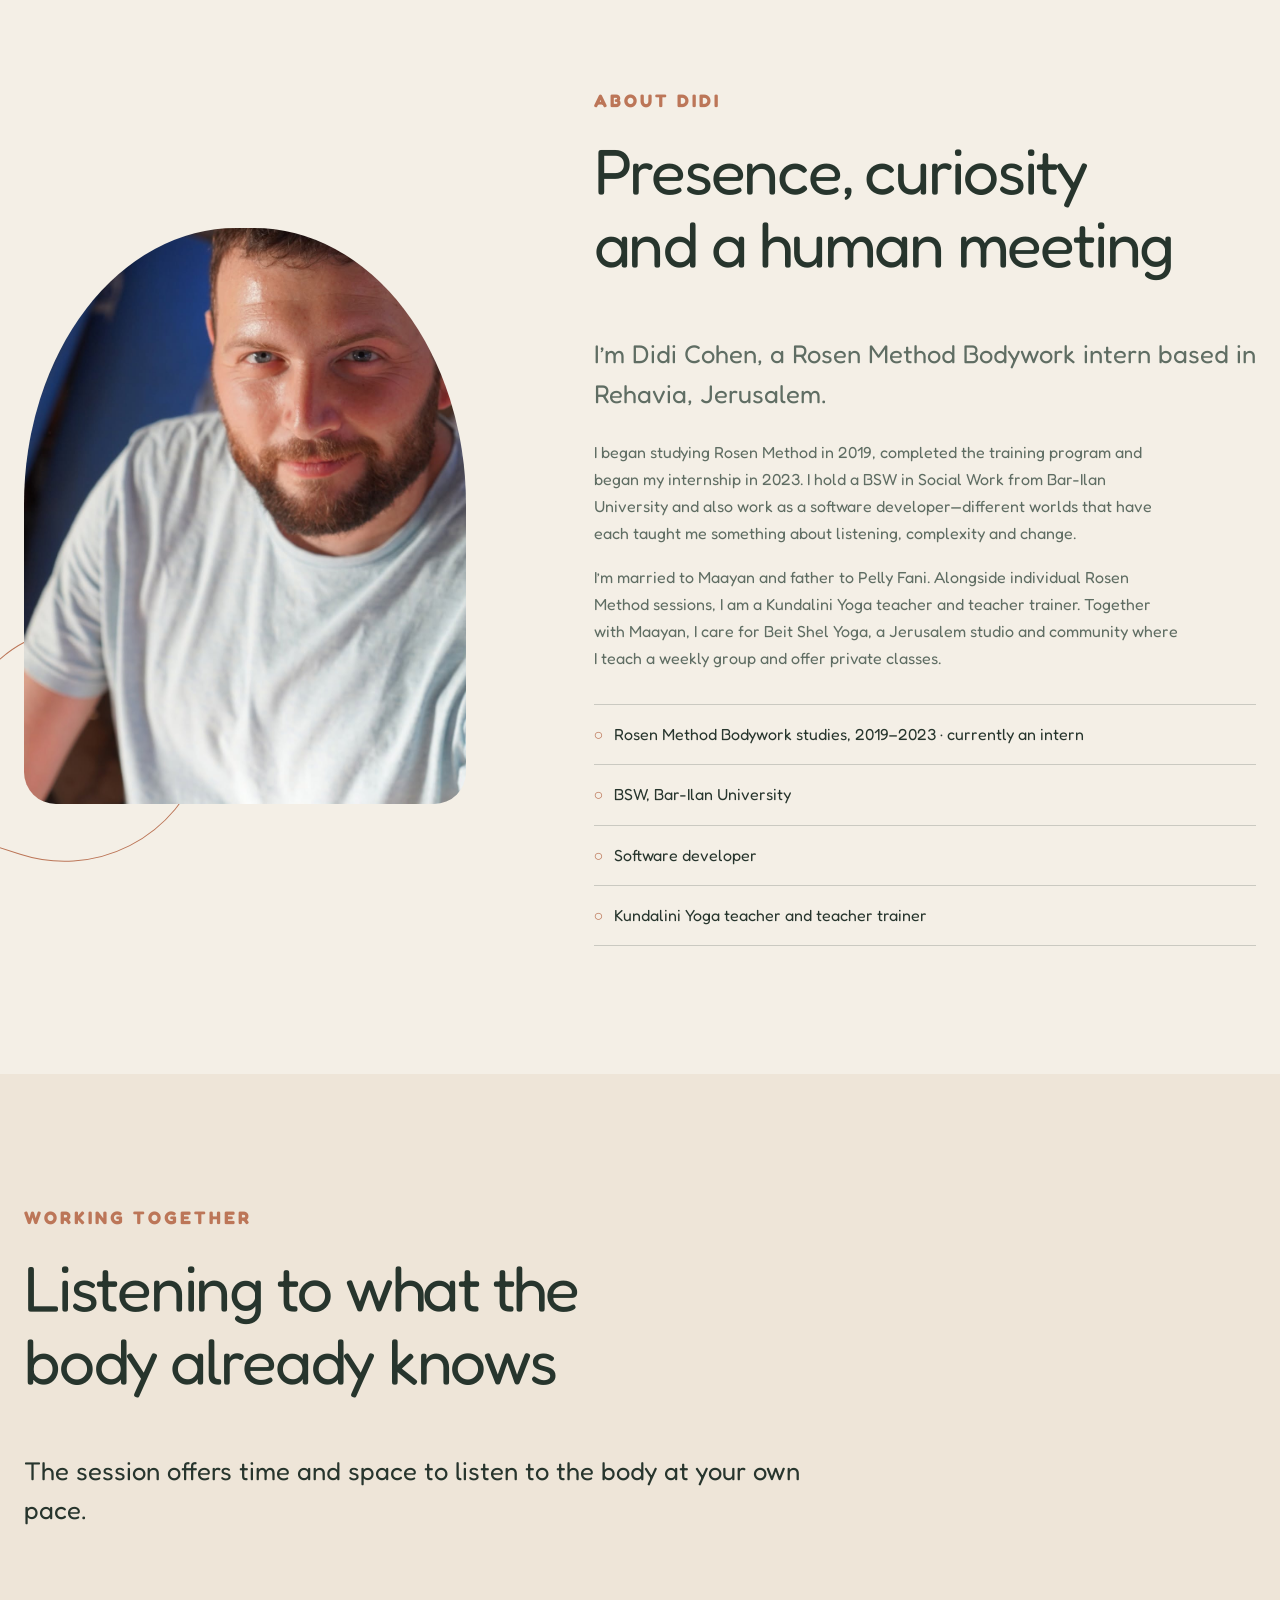
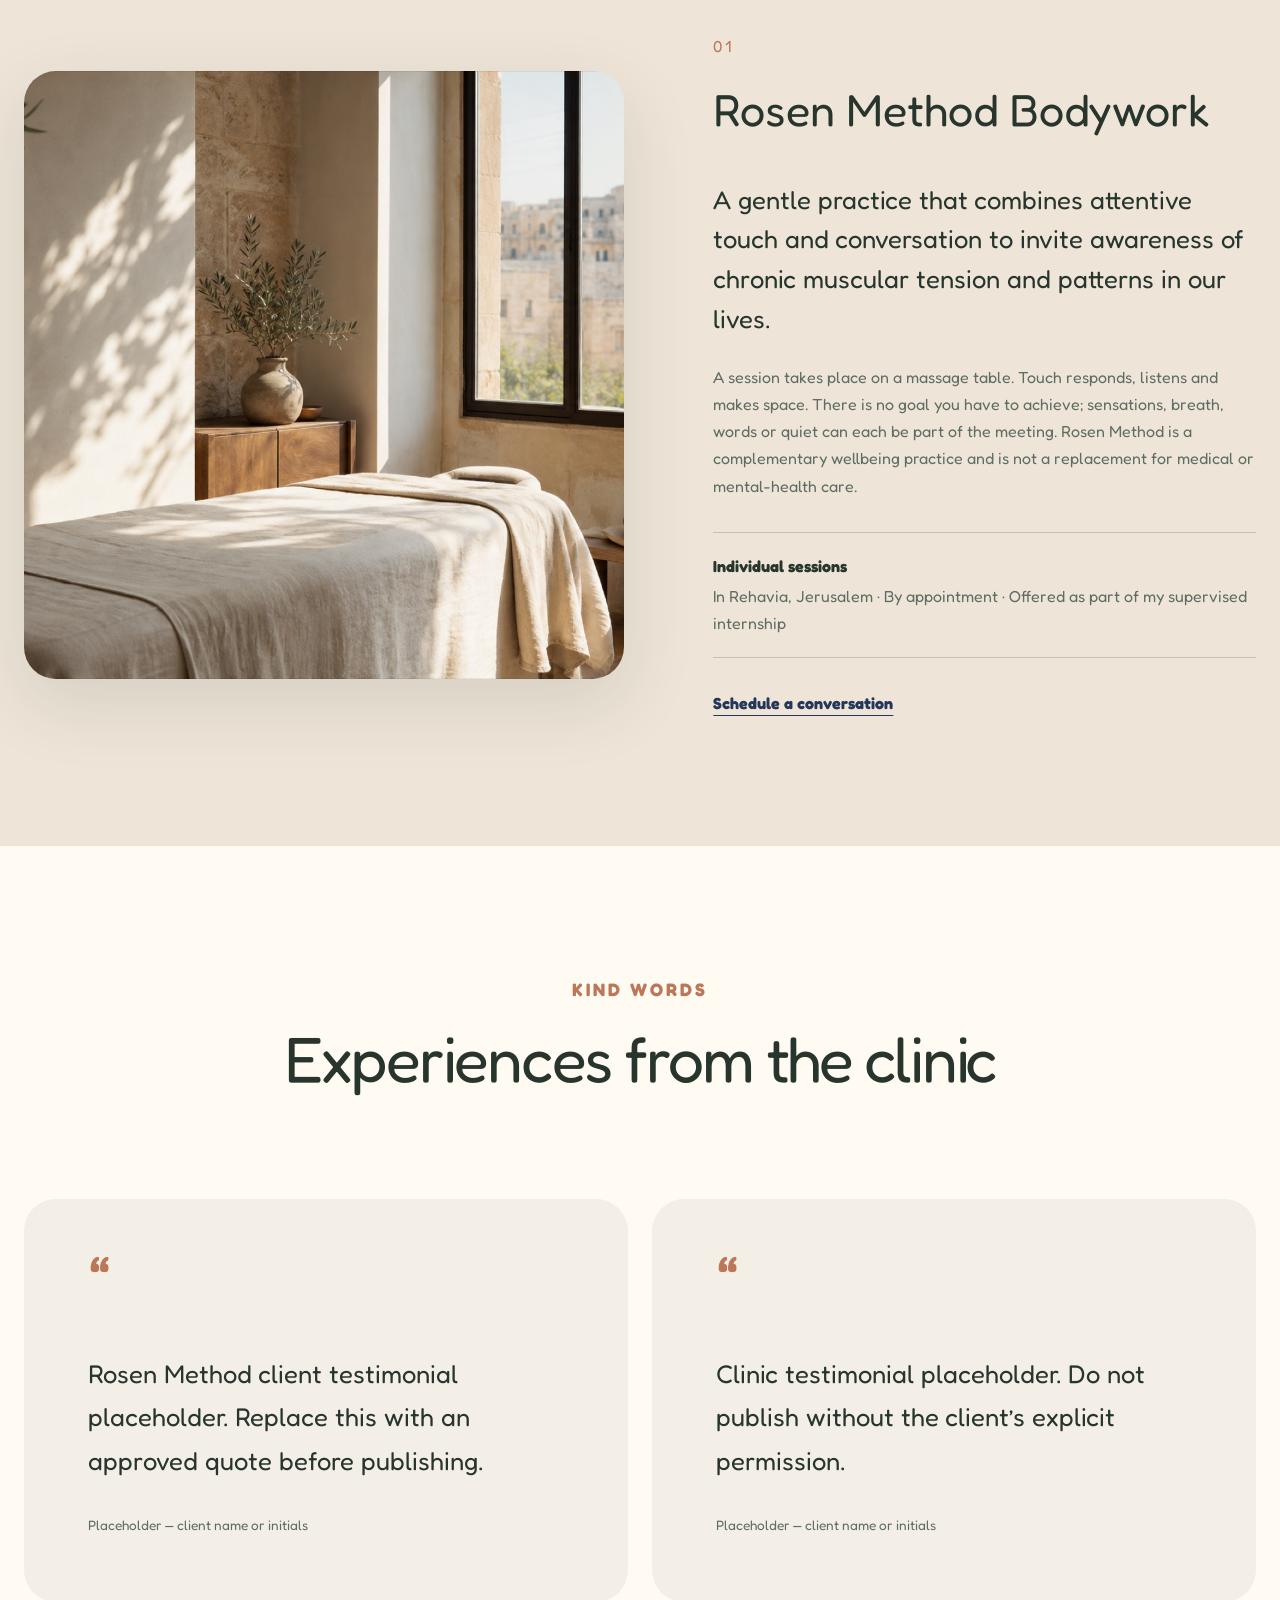
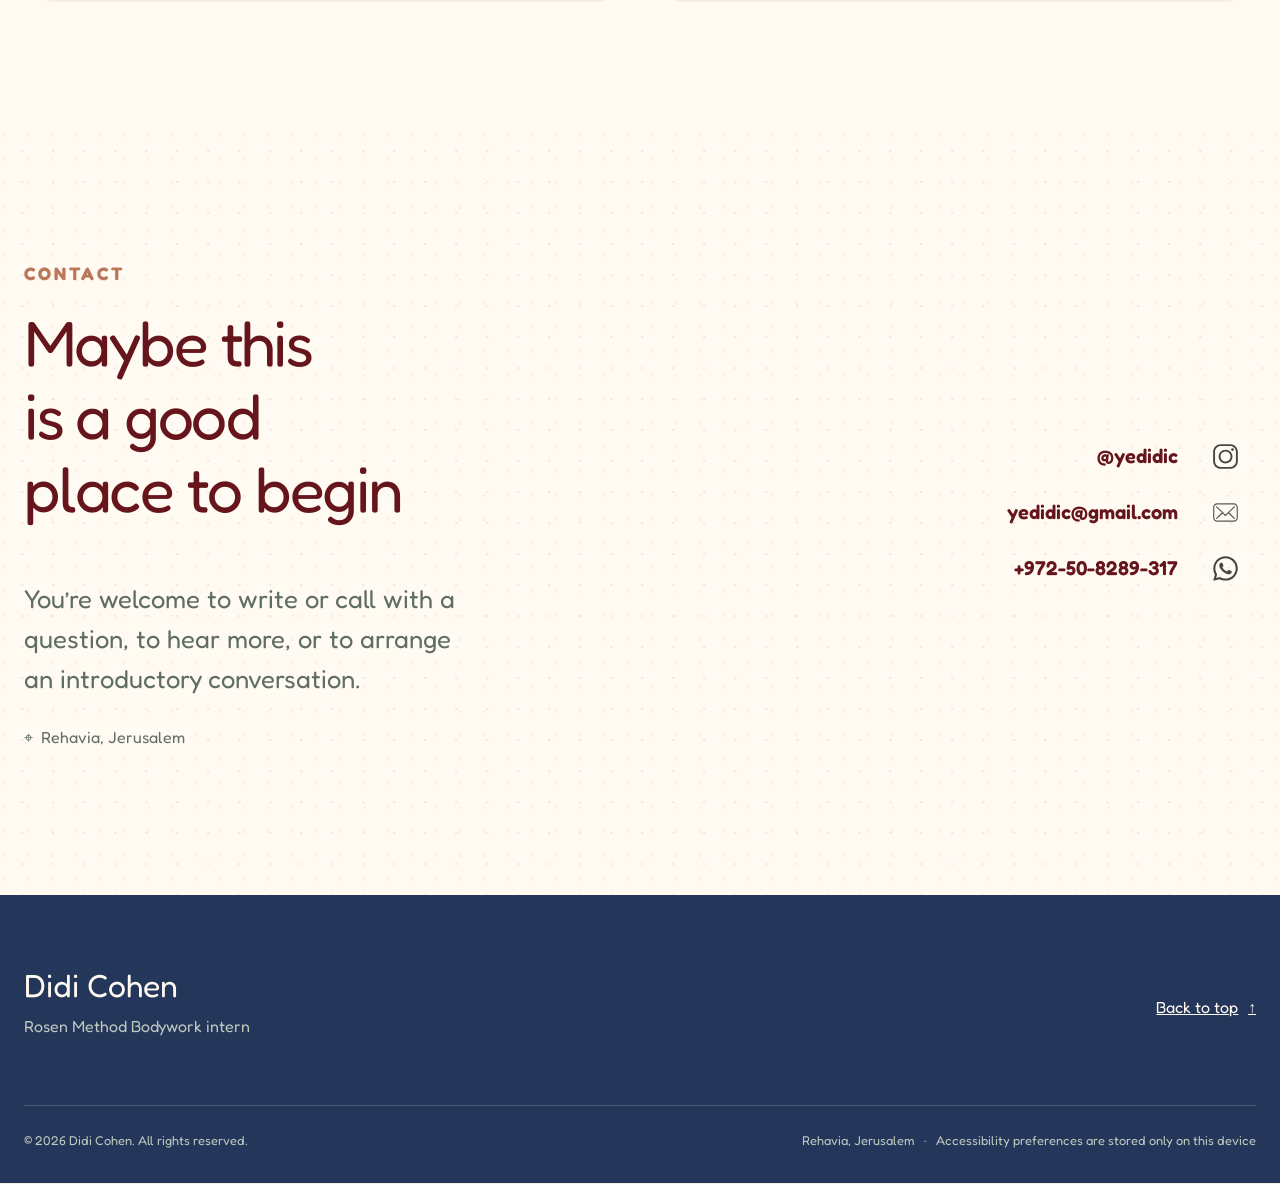
==== commit 04462de7: "Separate Yoga & Rosen" ====
--- a/en/index.html
+++ b/en/index.html
@@ -5,10 +5,11 @@
     <meta name="viewport" content="width=device-width, initial-scale=1" />
     <meta name="theme-color" content="#f4efe6" />
     <meta name="robots" content="index, follow, max-image-preview:large" />
+    <meta name="google-site-verification" content="Xt3TMKATFufA8pEi8s3mrRVn4j_SlvSanyYEF9oa1CQ" />
     <meta name="author" content="Didi Cohen" />
     <meta
       name="description"
-      content="Rosen Method Bodywork sessions and Kundalini Yoga with Didi Cohen in Rehavia, Jerusalem."
+      content="Rosen Method Bodywork sessions with Didi Cohen in Rehavia, Jerusalem."
     />
     <meta property="og:type" content="website" />
     <meta property="og:site_name" content="Didi Cohen" />
@@ -17,7 +18,7 @@
     <meta property="og:url" content="https://didi.yoga-house.co/en/" />
     <meta
       property="og:title"
-      content="Didi Cohen | Rosen Method &amp; Kundalini Yoga"
+      content="Didi Cohen | Rosen Method Bodywork in Jerusalem"
     />
     <meta
       property="og:description"
@@ -29,7 +30,7 @@
     <meta property="og:image:height" content="1013" />
     <meta property="og:image:alt" content="A warm, sunlit bodywork room with a linen-covered treatment table and Jerusalem stone" />
     <meta name="twitter:card" content="summary_large_image" />
-    <meta name="twitter:title" content="Didi Cohen | Rosen Method &amp; Kundalini Yoga" />
+    <meta name="twitter:title" content="Didi Cohen | Rosen Method Bodywork in Jerusalem" />
     <meta name="twitter:description" content="A quiet space for body awareness, movement and meeting yourself." />
     <meta name="twitter:image" content="https://didi.yoga-house.co/images/hero-room.jpg" />
     <meta name="twitter:image:alt" content="A warm, sunlit bodywork room with a linen-covered treatment table and Jerusalem stone" />
@@ -55,7 +56,7 @@
       rel="stylesheet"
     />
     <link rel="stylesheet" href="../styles.css" />
-    <title>Didi Cohen | Rosen Method &amp; Kundalini Yoga</title>
+    <title>Didi Cohen | Rosen Method Bodywork in Jerusalem</title>
     <script type="application/ld+json" id="structured-data">
       {
         "@context": "https://schema.org",
@@ -63,7 +64,7 @@
         "@id": "https://didi.yoga-house.co/#business",
         "name": "Didi Cohen",
         "url": "https://didi.yoga-house.co/en/",
-        "description": "Rosen Method Bodywork sessions and Kundalini Yoga with Didi Cohen in Rehavia, Jerusalem.",
+        "description": "Rosen Method Bodywork sessions with Didi Cohen in Rehavia, Jerusalem.",
         "image": "https://didi.yoga-house.co/images/hero-room.jpg",
         "logo": "https://didi.yoga-house.co/images/rm-logo.svg",
         "telephone": "+972508289317",
@@ -76,17 +77,17 @@
         },
         "areaServed": "Jerusalem",
         "sameAs": ["https://instagram.com/yedidic"],
-        "serviceType": "Rosen Method Bodywork and Kundalini Yoga classes"
+        "serviceType": "Rosen Method Bodywork"
       }
     </script>
     <script src="../script.js" defer></script>
   </head>
-  <body>
-    <a class="skip-link" href="#main" data-i18n="a11y.skip"></a>
+  <body data-page="rosen">
+    <a class="skip-link" href="#main" data-i18n="a11y.skip">Skip to main content</a>
 
     <header class="site-header" id="top">
       <div class="shell header-inner">
-        <a class="brand" href="#top" aria-label="" data-i18n-aria="brand.aria">
+        <a class="brand" href="#top" aria-label="Didi Cohen — return to the top" data-i18n-aria="brand.aria">
           <img
             class="brand-mark"
             src="../images/rm-logo.svg"
@@ -94,8 +95,8 @@
             aria-hidden="true"
           />
           <span class="brand-copy">
-            <strong data-i18n="brand.name"></strong>
-            <small data-i18n="brand.role"></small>
+            <strong data-i18n="brand.name">Didi Cohen</strong>
+            <small data-i18n="brand.role">Rosen Method Bodywork</small>
           </span>
         </a>
 
@@ -112,10 +113,10 @@
         <nav
           class="primary-nav"
           id="primary-navigation"
-          aria-label=""
+          aria-label="Main navigation"
           data-i18n-aria="nav.aria"
         >
-          <a href="#about" data-i18n="nav.about"></a>
+          <a href="#about" data-i18n="nav.about">About Didi</a>
           <div class="nav-group">
             <button
               class="nav-submenu-toggle"
@@ -123,7 +124,7 @@
               aria-expanded="false"
               aria-controls="services-menu"
             >
-              <span data-i18n="nav.working"></span>
+              <span data-i18n="nav.working">Working together</span>
               <img
                 class="submenu-chevron"
                 src="../icons/chevron-down.svg"
@@ -132,19 +133,19 @@
               />
             </button>
             <div class="submenu" id="services-menu">
-              <a href="#rosen" data-i18n="nav.rosen"></a>
-              <a href="#yoga" data-i18n="nav.yoga"></a>
+              <a href="/en/#rosen" data-i18n="nav.rosen">Rosen Method</a>
+              <a href="/en/kundalini.html" data-i18n="nav.yoga">Kundalini Yoga</a>
             </div>
           </div>
-          <a href="#testimonials" data-i18n="nav.testimonials"></a>
-          <a href="#contact" data-i18n="nav.contact"></a>
+          <a href="#testimonials" data-i18n="nav.testimonials">Testimonials</a>
+          <a href="#contact" data-i18n="nav.contact">Contact</a>
           <a
             class="language-switch language-switch-mobile"
             href="/"
             hreflang="he"
             data-i18n="language.switch"
             data-i18n-aria="language.aria"
-          ></a>
+          >עברית</a>
         </nav>
 
         <a
@@ -153,7 +154,7 @@
           hreflang="he"
           data-i18n="language.switch"
           data-i18n-aria="language.aria"
-        ></a>
+        >עברית</a>
       </div>
     </header>
 
@@ -162,33 +163,33 @@
         <img
           class="hero-image"
           src="../images/hero-room.jpg"
-          alt=""
+          alt="A warm, sunlit bodywork room with a linen-covered treatment table and Jerusalem stone"
           data-i18n-alt="images.heroAlt"
         />
         <div class="hero-scrim"></div>
         <div class="shell hero-inner">
           <div class="hero-card reveal">
-            <p class="eyebrow" data-i18n="hero.eyebrow"></p>
-            <h1 id="hero-title" data-i18n="hero.title"></h1>
-            <p class="hero-intro" data-i18n="hero.intro"></p>
+            <p class="eyebrow" data-i18n="hero.eyebrow">Connection · Listening · Touch</p>
+            <h1 id="hero-title" data-i18n="hero.title">A space to listen to ourselves through the body</h1>
+            <p class="hero-intro" data-i18n="hero.intro">Rosen Method Bodywork in a quiet, attentive space in Rehavia, Jerusalem.</p>
             <div class="button-row">
               <a
                 class="button button-primary"
                 href="#contact"
                 data-i18n="hero.primaryCta"
-              ></a>
+              >Let’s talk</a>
               <a
                 class="button button-quiet"
                 href="#working-together"
                 data-i18n="hero.secondaryCta"
-              ></a>
+              >Explore the work</a>
             </div>
           </div>
         </div>
         <a
           class="scroll-cue"
           href="#intro"
-          aria-label=""
+          aria-label="Continue to the introduction"
           data-i18n-aria="hero.scrollAria"
           ><span aria-hidden="true">↓</span></a
         >
@@ -196,9 +197,9 @@
 
       <section class="intro section" id="intro" aria-labelledby="intro-title">
         <div class="shell narrow centered reveal">
-          <p class="eyebrow" data-i18n="intro.eyebrow"></p>
-          <h2 id="intro-title" data-i18n="intro.title"></h2>
-          <p class="lead" data-i18n="intro.body"></p>
+          <p class="eyebrow" data-i18n="intro.eyebrow">An invitation to pause</p>
+          <h2 id="intro-title" data-i18n="intro.title">When there is room to soften, something new can become possible.</h2>
+          <p class="lead" data-i18n="intro.body">Through gentle touch and conversation, we can meet the body with curiosity—not as something to fix, but as a living part of who we are.</p>
         </div>
       </section>
 
@@ -208,26 +209,27 @@
             <img
               class="about-portrait"
               src="../images/didi.jpg"
-              alt=""
+              alt="Didi Cohen smiling in soft natural light"
               data-i18n-alt="images.didiAlt"
               loading="lazy"
             />
             <div class="organic-line"></div>
           </div>
           <div class="about-copy reveal">
-            <p class="eyebrow" data-i18n="about.eyebrow"></p>
-            <h2 id="about-title" data-i18n="about.title"></h2>
-            <p class="lead" data-i18n="about.lead"></p>
-            <p data-i18n="about.body1"></p>
-            <p data-i18n="about.body2"></p>
+            <p class="eyebrow" data-i18n="about.eyebrow">About Didi</p>
+            <h2 id="about-title" data-i18n="about.title">Presence, curiosity and a human meeting</h2>
+            <p class="lead" data-i18n="about.lead">I’m Didi Cohen, a Rosen Method Bodywork intern based in Rehavia, Jerusalem.</p>
+            <p data-i18n="about.body1">I began studying Rosen Method in 2019, completed the training program and began my internship in 2023. I hold a BSW in Social Work from Bar-Ilan University and also work as a software developer—different worlds that have each taught me something about listening, complexity and change.</p>
+            <p data-i18n="about.body2">I’m married to Maayan and father to Pelly Fani. Alongside individual Rosen Method sessions, I am a Kundalini Yoga teacher and teacher trainer. Together with Maayan, I care for Beit Shel Yoga, a Jerusalem studio and community where I teach a weekly group and offer private classes.</p>
             <ul
               class="credentials"
-              aria-label=""
+              aria-label="Training and professional background"
               data-i18n-aria="about.credentialsAria"
             >
-              <li data-i18n="about.credential1"></li>
-              <li data-i18n="about.credential2"></li>
-              <li data-i18n="about.credential3"></li>
+              <li data-i18n="about.credential1">Rosen Method Bodywork studies, 2019–2023 · currently an intern</li>
+              <li data-i18n="about.credential2">BSW, Bar-Ilan University</li>
+              <li data-i18n="about.credential3">Software developer</li>
+              <li data-i18n="about.credential4">Kundalini Yoga teacher and teacher trainer</li>
             </ul>
           </div>
         </div>
@@ -240,58 +242,35 @@
       >
         <div class="shell">
           <header class="section-heading reveal">
-            <p class="eyebrow" data-i18n="services.eyebrow"></p>
-            <h2 id="services-title" data-i18n="services.title"></h2>
-            <p class="lead" data-i18n="services.intro"></p>
+            <p class="eyebrow" data-i18n="services.eyebrow">Working together</p>
+            <h2 id="services-title" data-i18n="services.title">Listening to what the body already knows</h2>
+            <p class="lead" data-i18n="services.intro">The session offers time and space to listen to the body at your own pace.</p>
           </header>
 
           <article class="service-row reveal" id="rosen">
             <div class="service-image rosen-image">
               <img
                 src="../images/hero-room.jpg"
-                alt=""
+                alt="A calm treatment room prepared for a Rosen Method Bodywork session"
                 data-i18n-alt="images.rosenAlt"
                 loading="lazy"
               />
             </div>
             <div class="service-copy">
               <span class="service-number" aria-hidden="true">01</span>
-              <h3 data-i18n="services.rosen.title"></h3>
-              <p class="lead" data-i18n="services.rosen.lead"></p>
-              <p data-i18n="services.rosen.body"></p>
+              <h3 data-i18n="services.rosen.title">Rosen Method Bodywork</h3>
+              <p class="lead" data-i18n="services.rosen.lead">A gentle practice that combines attentive touch and conversation to invite awareness of chronic muscular tension and patterns in our lives.</p>
+              <p data-i18n="services.rosen.body">A session takes place on a massage table. Touch responds, listens and makes space. There is no goal you have to achieve; sensations, breath, words or quiet can each be part of the meeting. Rosen Method is a complementary wellbeing practice and is not a replacement for medical or mental-health care.</p>
               <div class="session-note">
-                <strong data-i18n="services.rosen.noteTitle"></strong>
-                <span data-i18n="services.rosen.note"></span>
+                <strong data-i18n="services.rosen.noteTitle">Individual sessions</strong>
+                <span data-i18n="services.rosen.note">In Rehavia, Jerusalem · By appointment · Offered as part of my supervised internship</span>
               </div>
               <a class="text-link" href="#contact">
-                <span data-i18n="services.cta"></span>
+                <span data-i18n="services.cta">Schedule a conversation</span>
               </a>
             </div>
           </article>
 
-          <article class="service-row service-row-reverse reveal" id="yoga">
-            <div class="service-image">
-              <img
-                src="../images/yoga-studio.jpg"
-                alt=""
-                data-i18n-alt="images.yogaAlt"
-                loading="lazy"
-              />
-            </div>
-            <div class="service-copy">
-              <span class="service-number" aria-hidden="true">02</span>
-              <h3 data-i18n="services.yoga.title"></h3>
-              <p class="lead" data-i18n="services.yoga.lead"></p>
-              <p data-i18n="services.yoga.body"></p>
-              <div class="session-note">
-                <strong data-i18n="services.yoga.noteTitle"></strong>
-                <span data-i18n="services.yoga.note"></span>
-              </div>
-              <a class="text-link" href="#contact">
-                <span data-i18n="services.cta"></span>
-              </a>
-            </div>
-          </article>
         </div>
       </section>
 
@@ -302,20 +281,20 @@
       >
         <div class="shell">
           <header class="section-heading centered reveal">
-            <p class="eyebrow" data-i18n="testimonials.eyebrow"></p>
-            <h2 id="testimonials-title" data-i18n="testimonials.title"></h2>
-            <p data-i18n="testimonials.placeholderNote"></p>
+            <p class="eyebrow" data-i18n="testimonials.eyebrow">Kind words</p>
+            <h2 id="testimonials-title" data-i18n="testimonials.rosen.title">Experiences from the clinic</h2>
+            <p data-i18n="testimonials.rosen.placeholderNote"></p>
           </header>
           <div class="quote-grid">
             <figure class="quote-card reveal">
               <span class="quote-mark" aria-hidden="true">“</span>
-              <blockquote data-i18n="testimonials.card1.quote"></blockquote>
-              <figcaption data-i18n="testimonials.card1.author"></figcaption>
+              <blockquote data-i18n="testimonials.rosen.card1.quote">Rosen Method client testimonial placeholder. Replace this with an approved quote before publishing.</blockquote>
+              <figcaption data-i18n="testimonials.rosen.card1.author">Placeholder — client name or initials</figcaption>
             </figure>
             <figure class="quote-card reveal">
               <span class="quote-mark" aria-hidden="true">“</span>
-              <blockquote data-i18n="testimonials.card2.quote"></blockquote>
-              <figcaption data-i18n="testimonials.card2.author"></figcaption>
+              <blockquote data-i18n="testimonials.rosen.card2.quote">Clinic testimonial placeholder. Do not publish without the client’s explicit permission.</blockquote>
+              <figcaption data-i18n="testimonials.rosen.card2.author">Placeholder — client name or initials</figcaption>
             </figure>
           </div>
         </div>
@@ -328,21 +307,21 @@
       >
         <div class="shell contact-grid">
           <div class="contact-copy reveal">
-            <p class="eyebrow" data-i18n="contact.eyebrow"></p>
-            <h2 id="contact-title" data-i18n="contact.title"></h2>
-            <p class="lead" data-i18n="contact.body"></p>
+            <p class="eyebrow" data-i18n="contact.eyebrow">Contact</p>
+            <h2 id="contact-title" data-i18n="contact.title">Maybe this is a good place to begin</h2>
+            <p class="lead" data-i18n="contact.body">You’re welcome to write or call with a question, to hear more, or to arrange an introductory conversation.</p>
             <p class="location">
               <span aria-hidden="true">⌖</span
-              ><span data-i18n="contact.location"></span>
+              ><span data-i18n="contact.location">Rehavia, Jerusalem</span>
             </p>
           </div>
           <div class="contact-links reveal">
-            <a data-contact="instagram" href="#">
+            <a data-contact="instagram" href="https://instagram.com/yedidic">
               <span
                 class="visually-hidden"
                 data-i18n="contact.instagramLabel"
-              ></span>
-              <strong data-i18n="contact.instagramValue"></strong>
+              >Instagram</span>
+              <strong data-i18n="contact.instagramValue">@yedidic</strong>
               <img
                 class="contact-icon"
                 src="../icons/black-instagram-logo-3497.svg"
@@ -350,12 +329,12 @@
                 aria-hidden="true"
               />
             </a>
-            <a data-contact="email" href="#">
+            <a data-contact="email" href="mailto:yedidic@gmail.com">
               <span
                 class="visually-hidden"
                 data-i18n="contact.emailLabel"
-              ></span>
-              <strong data-i18n="contact.emailValue"></strong>
+              >Email</span>
+              <strong data-i18n="contact.emailValue">yedidic@gmail.com</strong>
               <img
                 class="contact-icon"
                 src="../icons/mail-142.svg"
@@ -363,12 +342,12 @@
                 aria-hidden="true"
               />
             </a>
-            <a data-contact="whatsapp" href="#">
+            <a data-contact="whatsapp" href="https://wa.me/972508289317?text=Hi%20Didi%2C%20I%27m%20reaching%20out%20through%20the%20website">
               <span
                 class="visually-hidden"
                 data-i18n="contact.whatsappLabel"
-              ></span>
-              <strong data-i18n="contact.whatsappValue"></strong>
+              >WhatsApp</span>
+              <strong data-i18n="contact.whatsappValue">+972-50-8289-317</strong>
               <img
                 class="contact-icon"
                 src="../icons/whatsapp-4451.svg"
@@ -384,20 +363,19 @@
     <footer class="site-footer">
       <div class="shell footer-main">
         <div>
-          <strong data-i18n="brand.name"></strong>
-          <p data-i18n="footer.status"></p>
+          <strong data-i18n="brand.name">Didi Cohen</strong>
+          <p data-i18n="footer.status">Rosen Method Bodywork intern</p>
         </div>
         <a href="#top" class="back-top"
-          ><span data-i18n="footer.backTop"></span
-          ><span aria-hidden="true">↑</span></a
+          ><span data-i18n="footer.backTop">Back to top</span><span aria-hidden="true">↑</span></a
         >
       </div>
       <div class="shell footer-meta">
-        <span data-i18n="footer.copyright"></span>
+        <span data-i18n="footer.copyright">© 2026 Didi Cohen. All rights reserved.</span>
         <div>
-          <span data-i18n="footer.location"></span>
+          <span data-i18n="footer.location">Rehavia, Jerusalem</span>
           <span aria-hidden="true">·</span>
-          <span data-i18n="footer.storageNotice"></span>
+          <span data-i18n="footer.storageNotice">Accessibility preferences are stored only on this device</span>
         </div>
       </div>
     </footer>
@@ -418,7 +396,7 @@
       aria-labelledby="a11y-title"
     >
       <div class="panel-header">
-        <h2 id="a11y-title" data-i18n="a11y.title"></h2>
+        <h2 id="a11y-title" data-i18n="a11y.title">Accessibility tools</h2>
         <button
           class="panel-close"
           type="button"
@@ -431,27 +409,27 @@
       <div class="a11y-controls">
         <button type="button" data-a11y-action="font-up">
           <span aria-hidden="true">A+</span
-          ><span data-i18n="a11y.fontUp"></span>
+          ><span data-i18n="a11y.fontUp">Increase text</span>
         </button>
         <button type="button" data-a11y-action="font-down">
           <span aria-hidden="true">A−</span
-          ><span data-i18n="a11y.fontDown"></span>
+          ><span data-i18n="a11y.fontDown">Decrease text</span>
         </button>
         <button type="button" data-a11y-action="contrast" aria-pressed="false">
           <span aria-hidden="true">◐</span
-          ><span data-i18n="a11y.contrast"></span>
+          ><span data-i18n="a11y.contrast">High contrast</span>
         </button>
         <button type="button" data-a11y-action="links" aria-pressed="false">
-          <span aria-hidden="true">_</span><span data-i18n="a11y.links"></span>
+          <span aria-hidden="true">_</span><span data-i18n="a11y.links">Highlight links</span>
         </button>
         <button type="button" data-a11y-action="motion" aria-pressed="false">
-          <span aria-hidden="true">Ⅱ</span><span data-i18n="a11y.motion"></span>
+          <span aria-hidden="true">Ⅱ</span><span data-i18n="a11y.motion">Pause motion</span>
         </button>
         <button type="button" data-a11y-action="reset">
-          <span aria-hidden="true">↺</span><span data-i18n="a11y.reset"></span>
+          <span aria-hidden="true">↺</span><span data-i18n="a11y.reset">Reset settings</span>
         </button>
       </div>
-      <p class="panel-note" data-i18n="a11y.note"></p>
+      <p class="panel-note" data-i18n="a11y.note">These tools complement the site’s built-in accessibility and do not guarantee compliance with every individual need.</p>
     </aside>
 
     <div class="live-region" aria-live="polite" aria-atomic="true"></div>
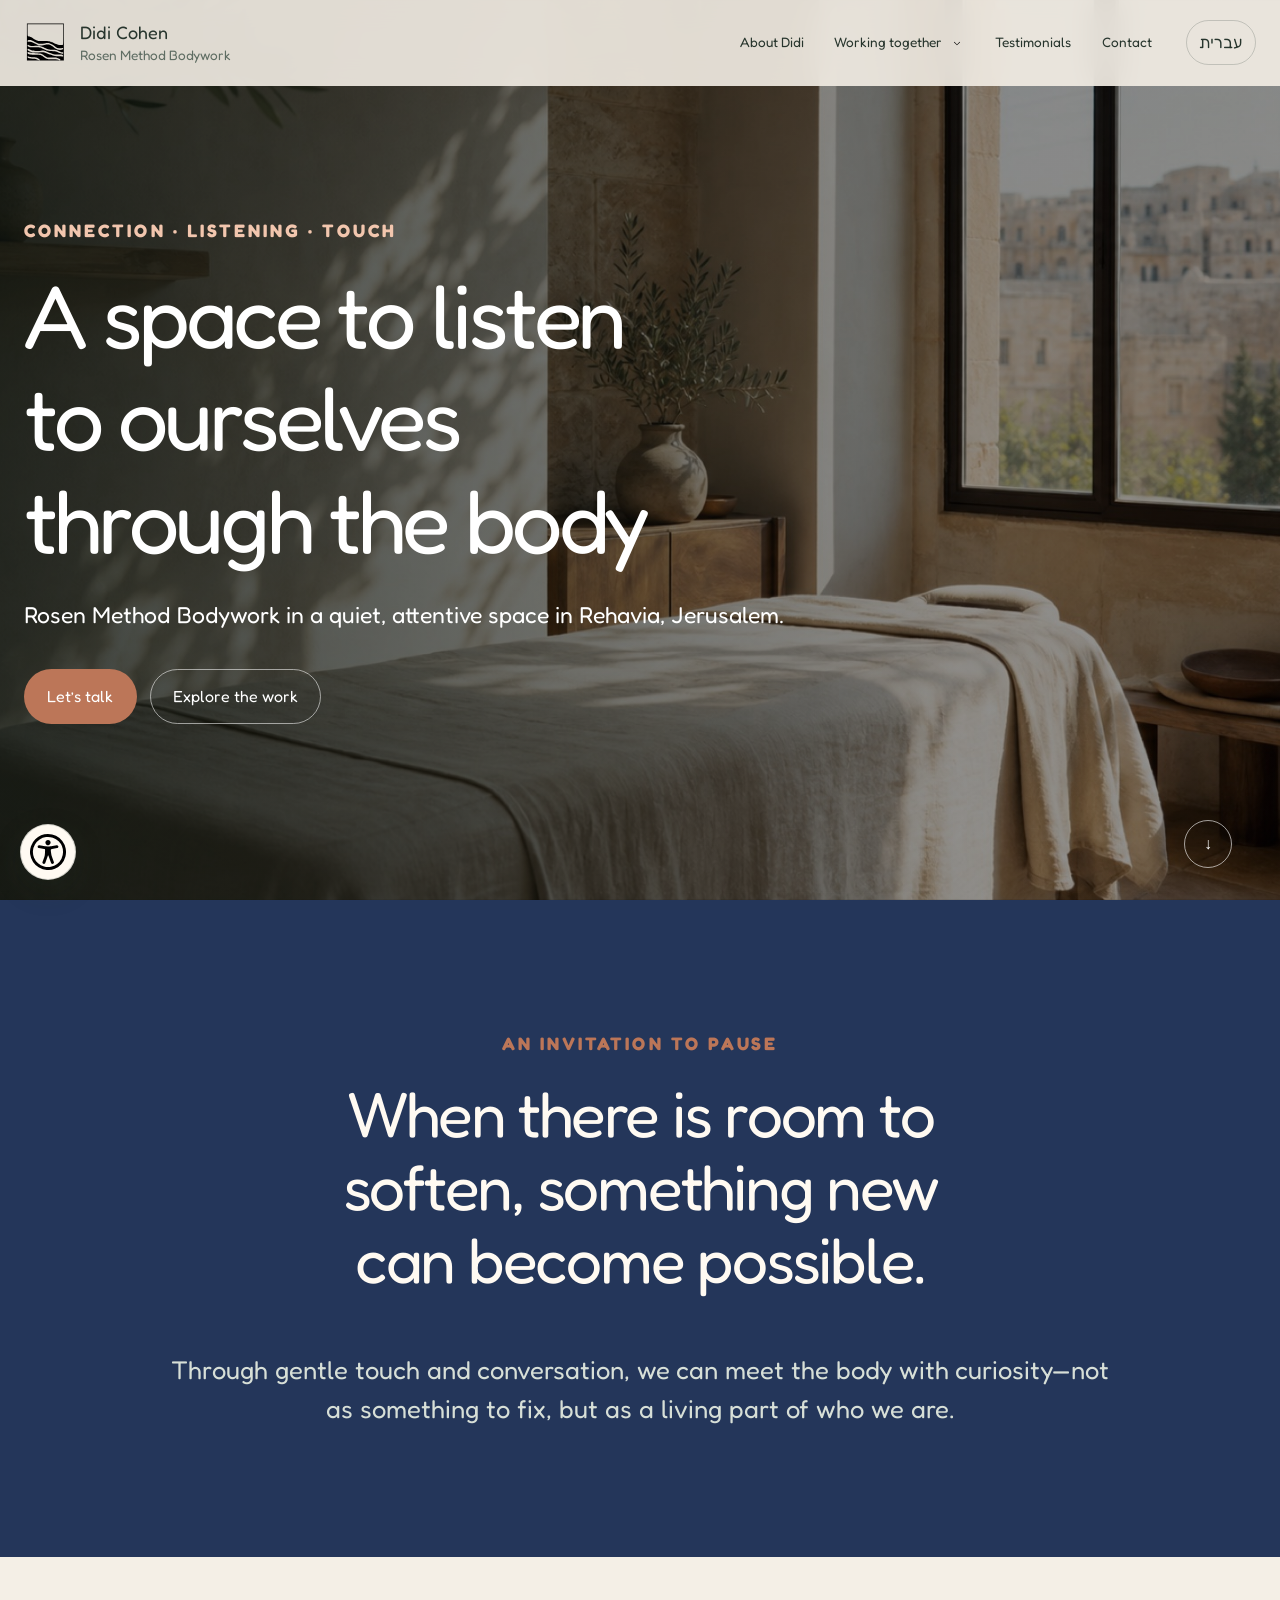
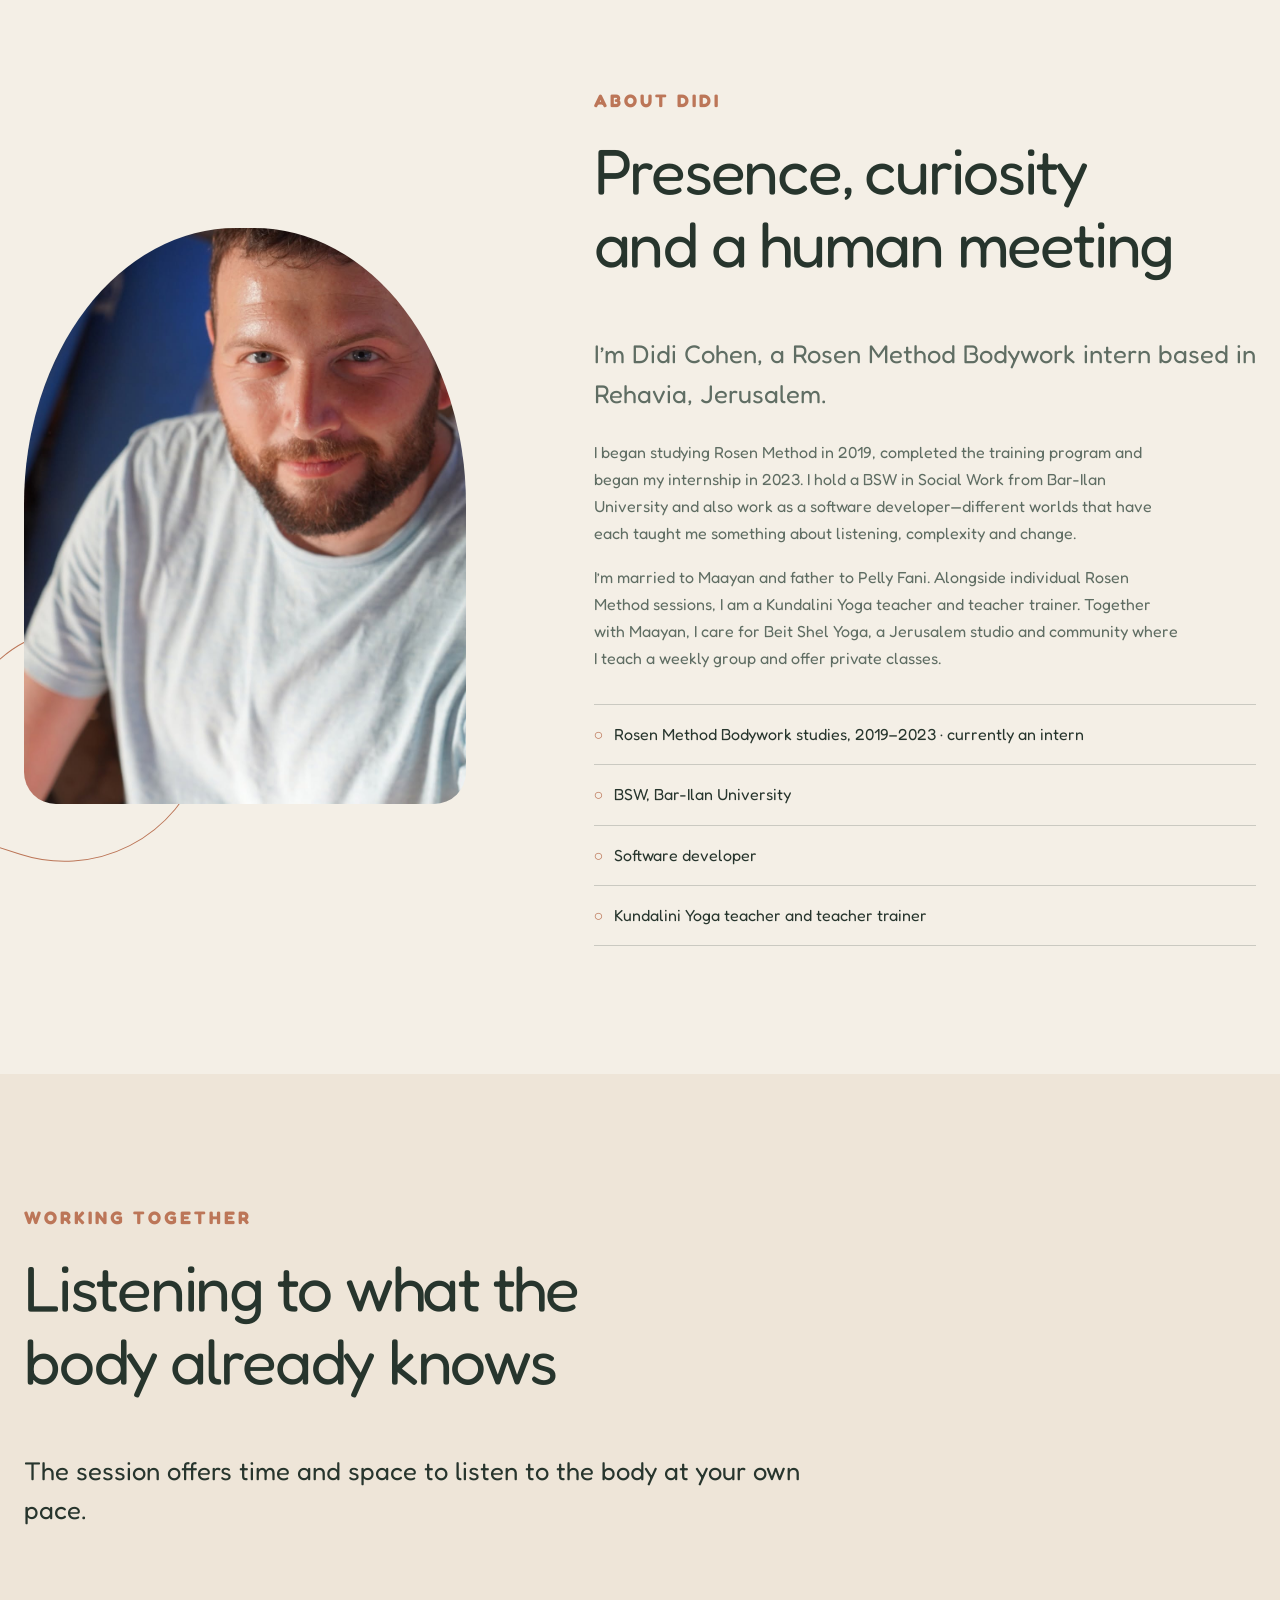
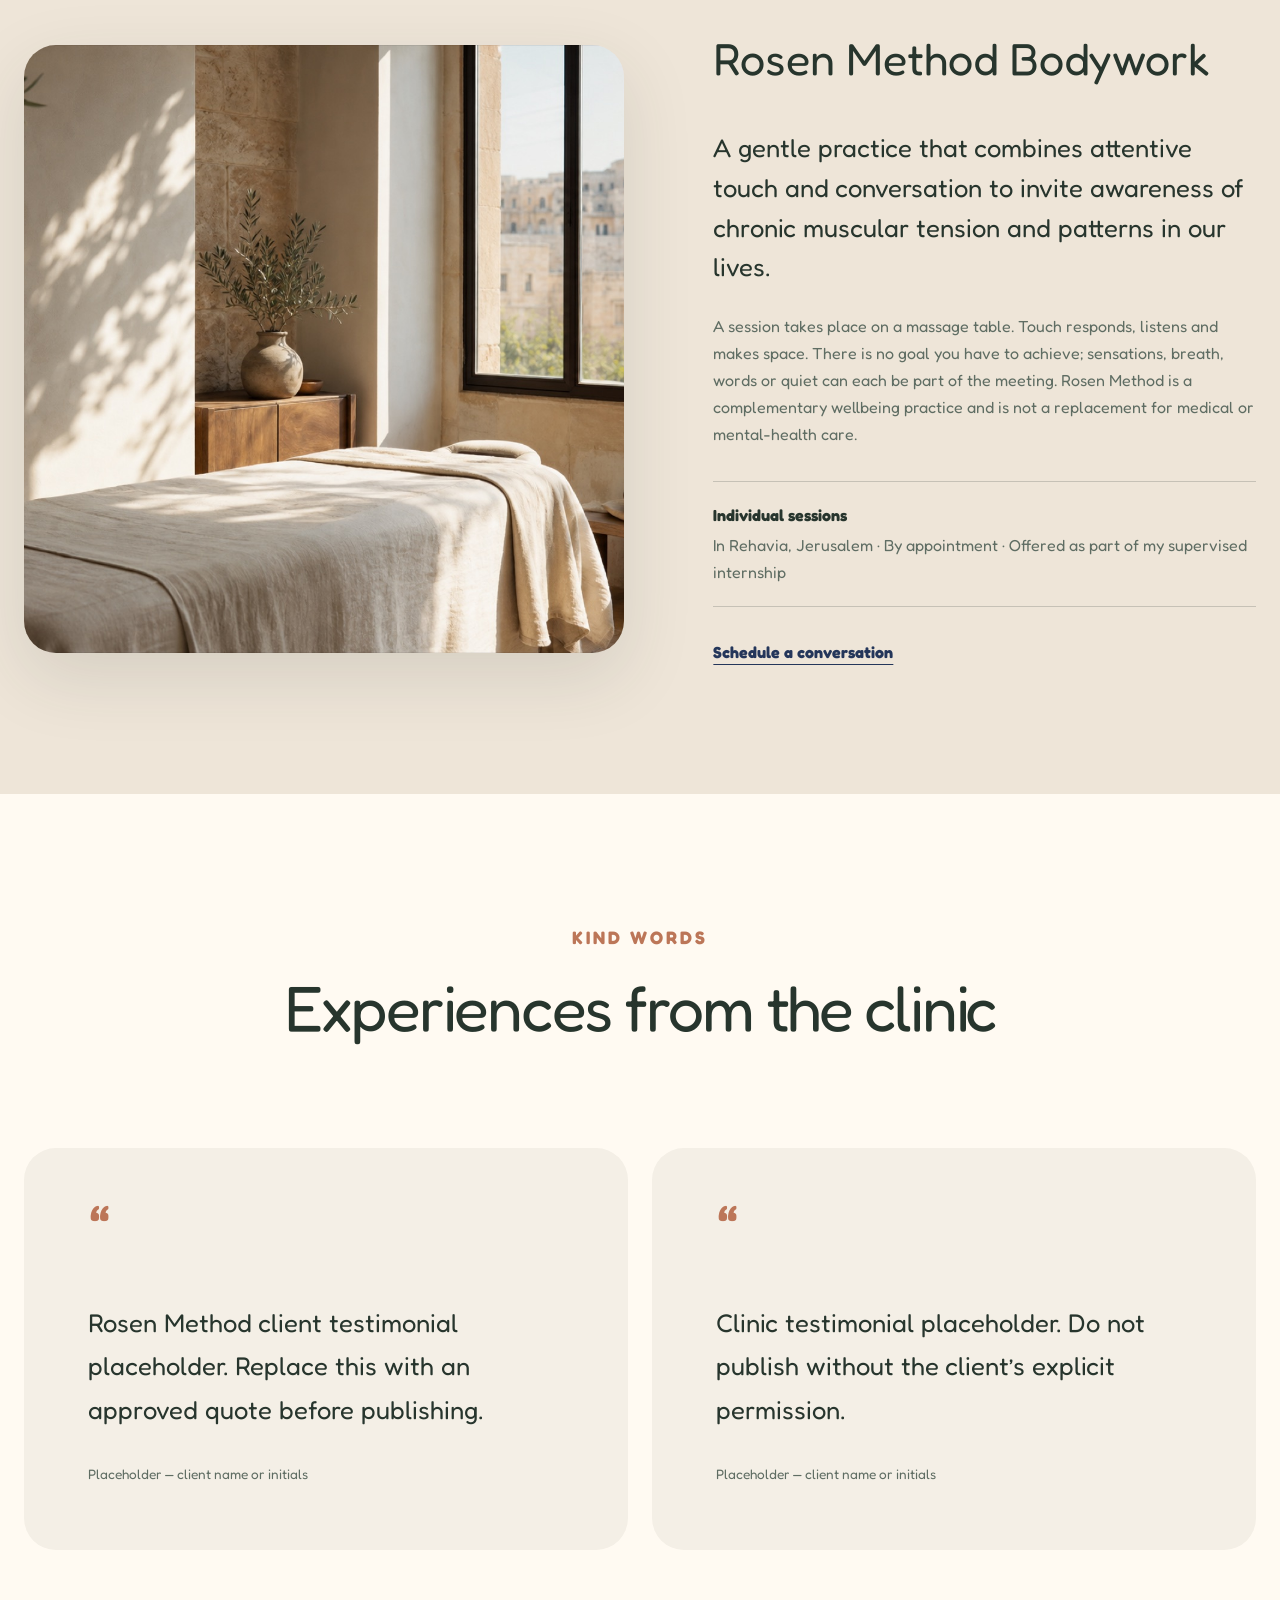
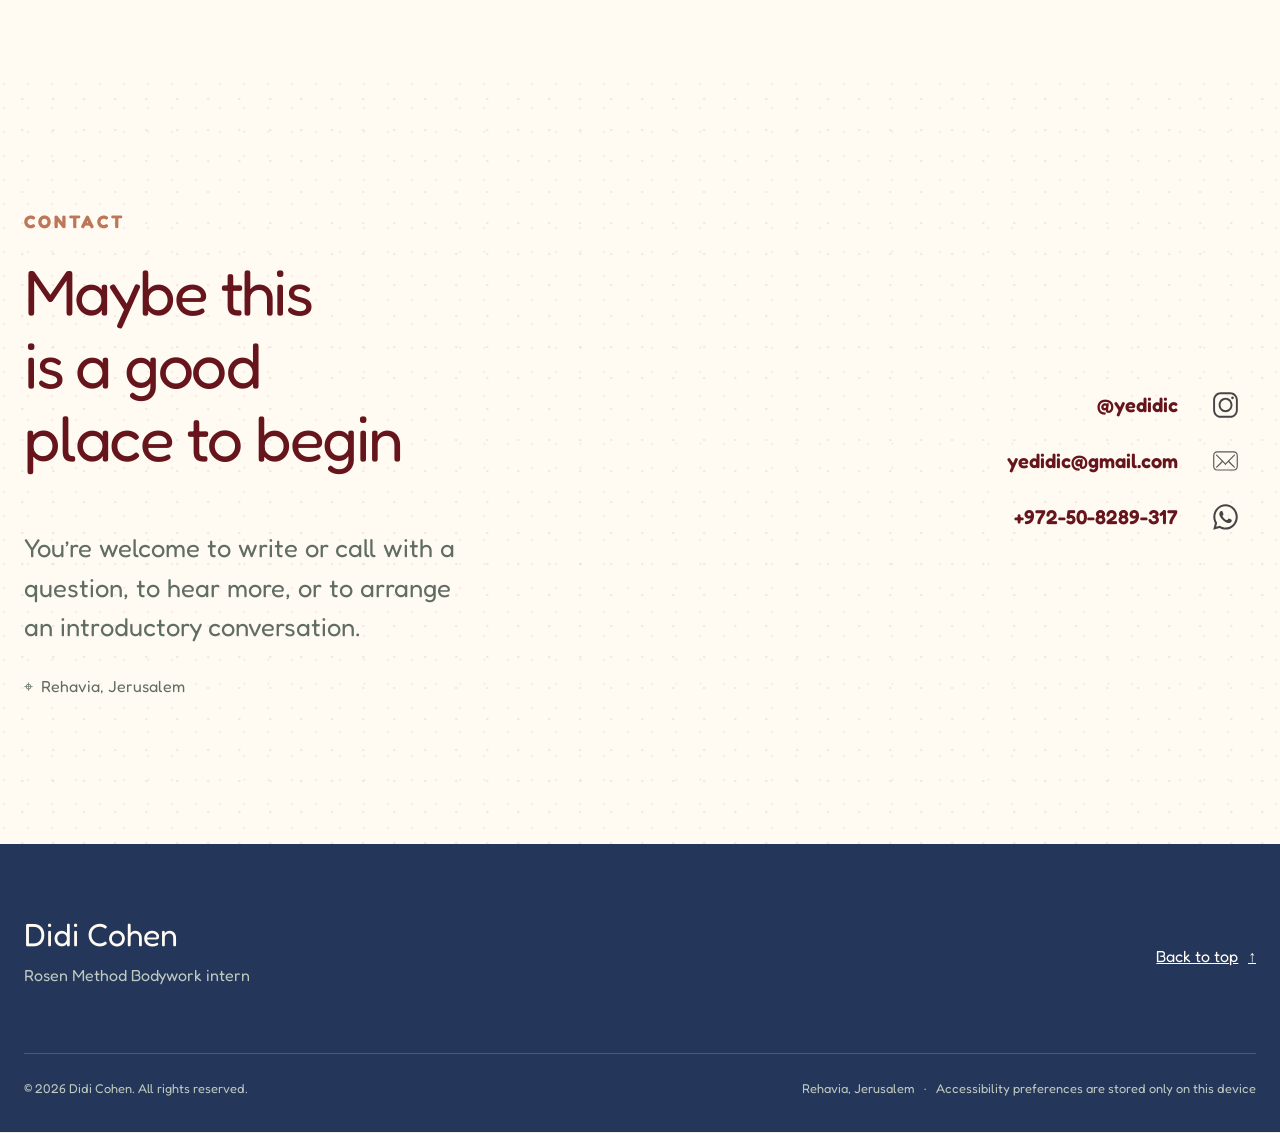
==== commit f8f68e6d: "Remove service number display from Rosen and Kundalini sections for cleaner layout" ====
--- a/en/index.html
+++ b/en/index.html
@@ -257,7 +257,6 @@
               />
             </div>
             <div class="service-copy">
-              <span class="service-number" aria-hidden="true">01</span>
               <h3 data-i18n="services.rosen.title">Rosen Method Bodywork</h3>
               <p class="lead" data-i18n="services.rosen.lead">A gentle practice that combines attentive touch and conversation to invite awareness of chronic muscular tension and patterns in our lives.</p>
               <p data-i18n="services.rosen.body">A session takes place on a massage table. Touch responds, listens and makes space. There is no goal you have to achieve; sensations, breath, words or quiet can each be part of the meeting. Rosen Method is a complementary wellbeing practice and is not a replacement for medical or mental-health care.</p>
--- a/styles.css
+++ b/styles.css
@@ -501,13 +501,6 @@
 }
 .rosen-image img {
   object-position: 62% center;
-}
-.service-number {
-  display: inline-block;
-  margin-bottom: 1.5rem;
-  color: var(--clay);
-  font-size: 1rem;
-  letter-spacing: 0.15em;
 }
 .service-copy > p {
   color: var(--ink-soft);
